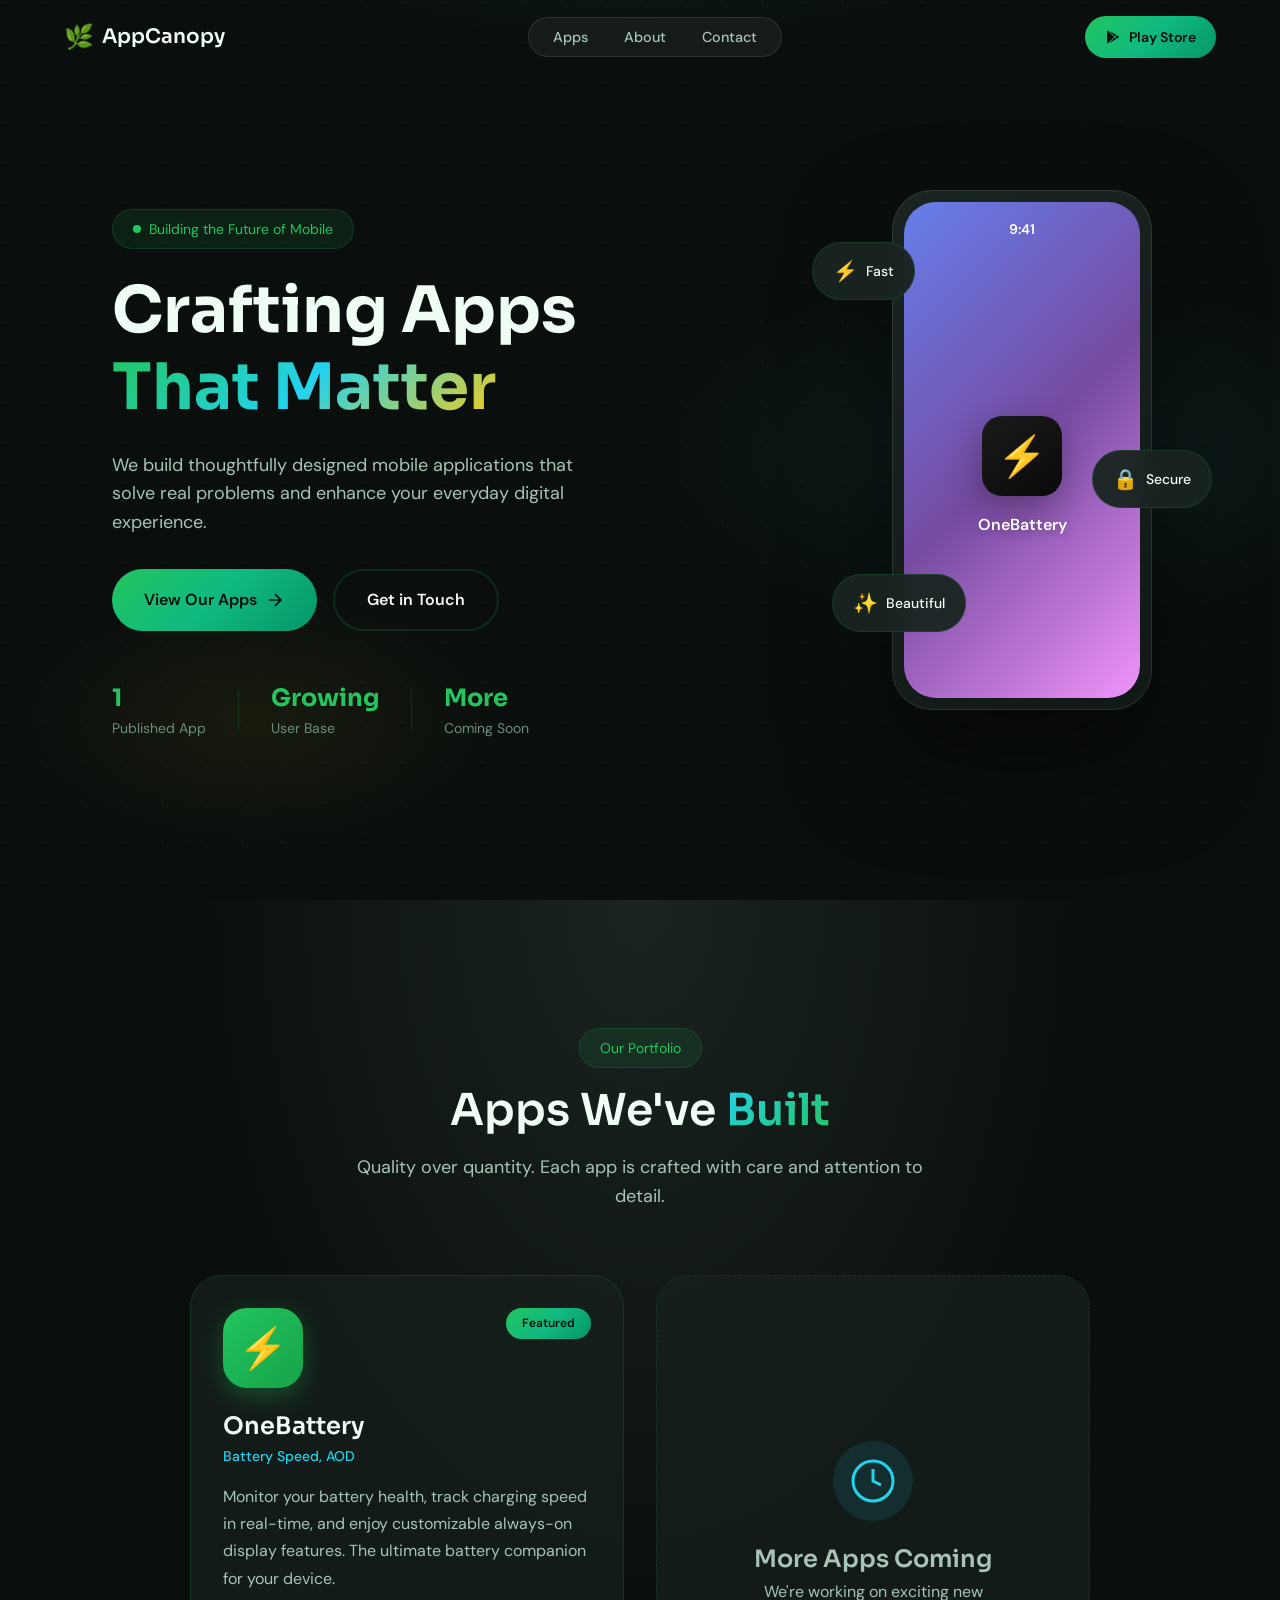
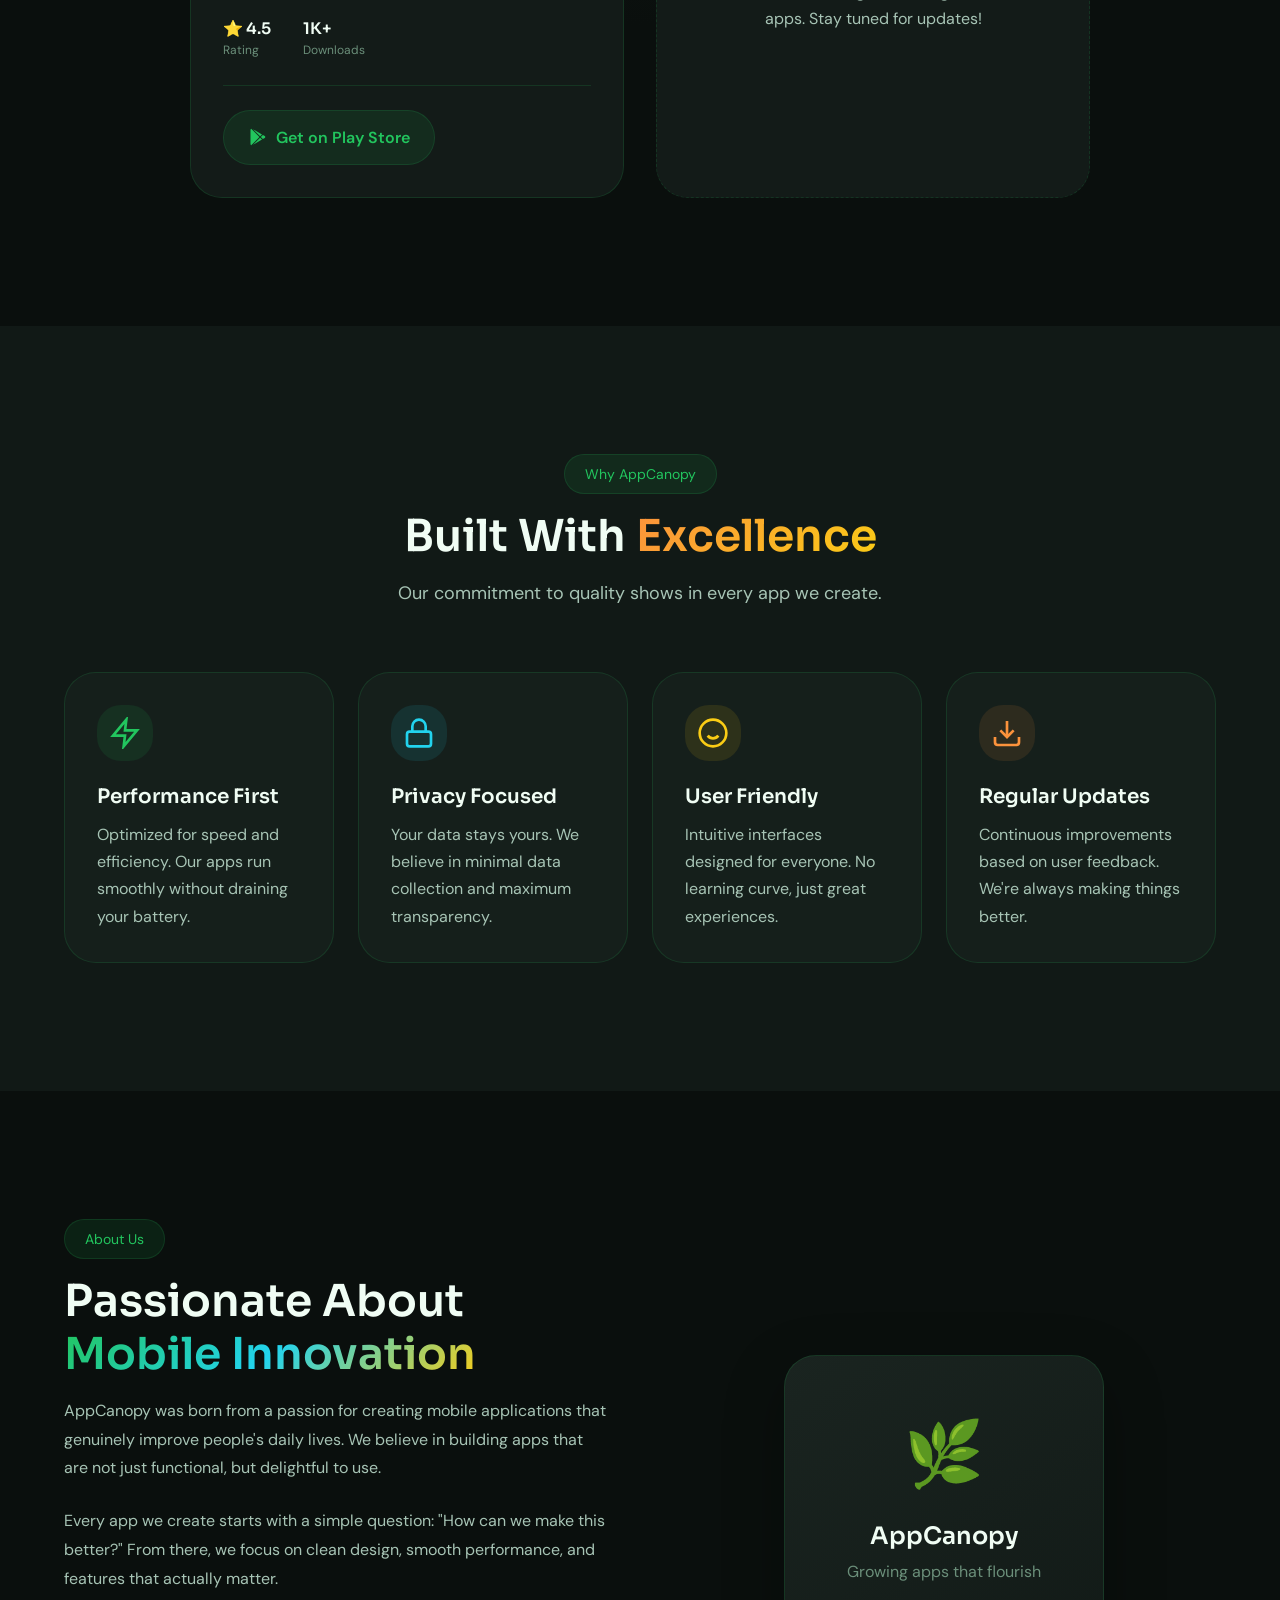
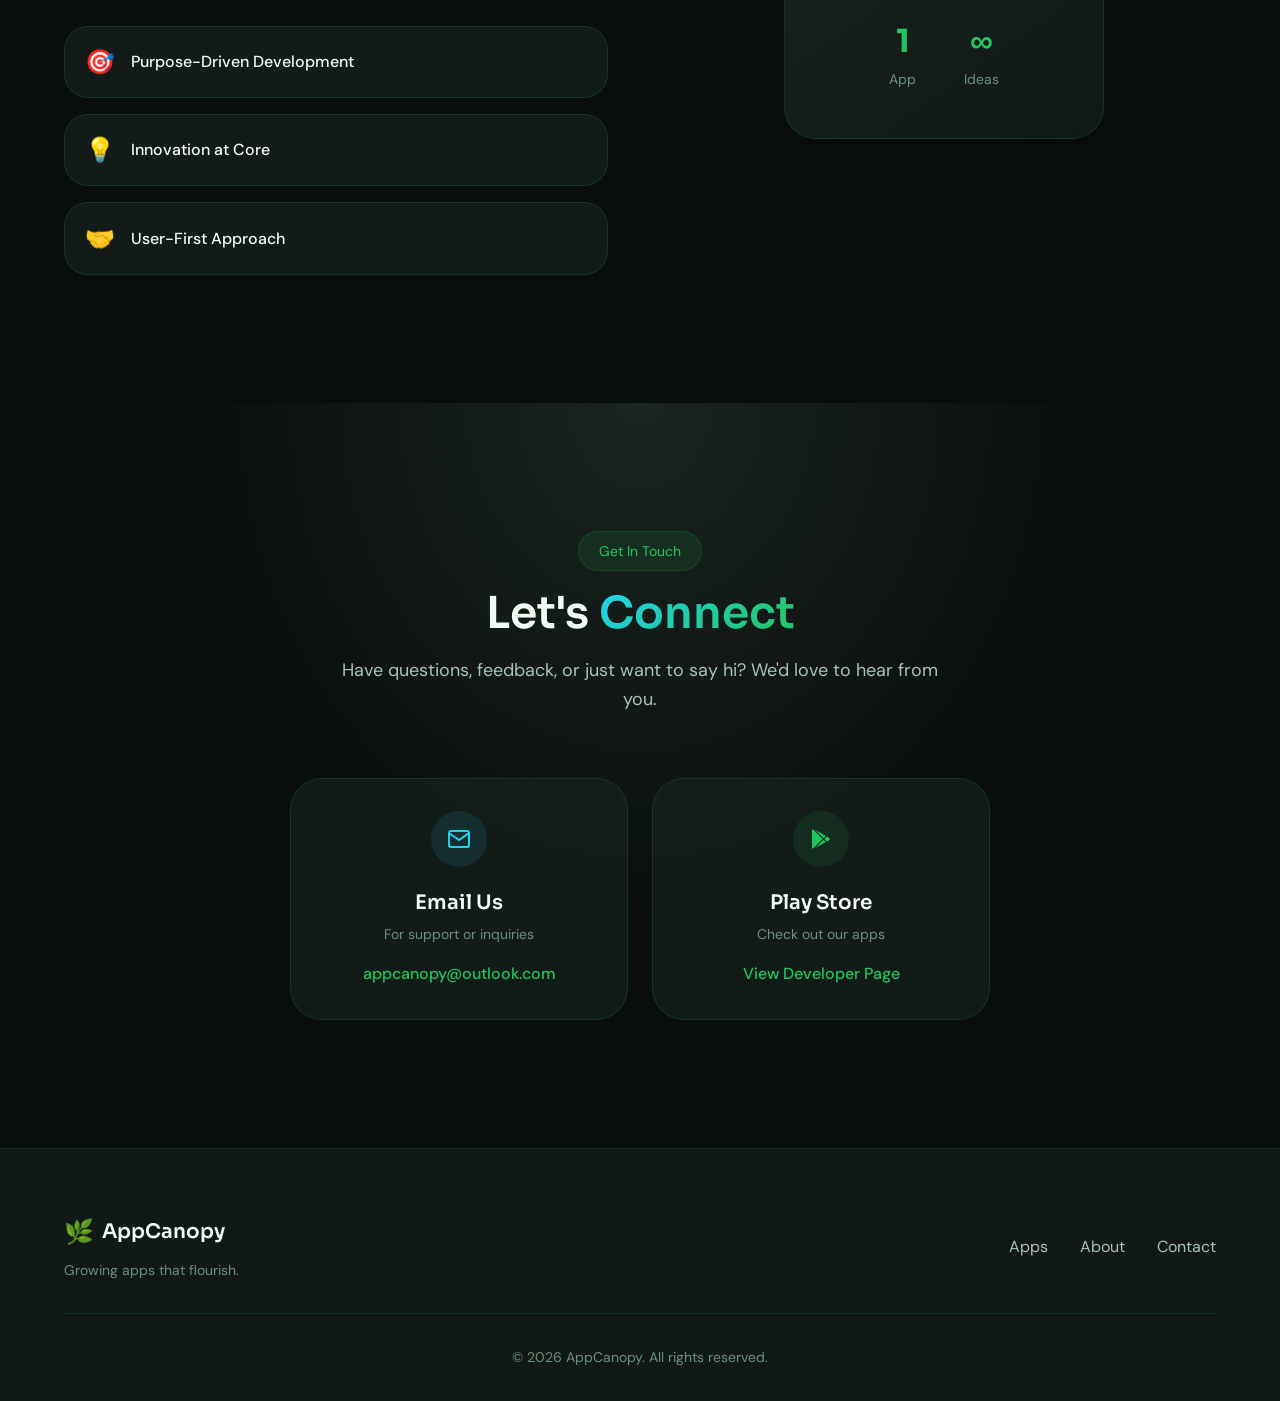
==== index.html @ a748a3c0 "initial commit" ====
<!DOCTYPE html>
<html lang="en">
<head>
    <meta charset="UTF-8">
    <meta name="viewport" content="width=device-width, initial-scale=1.0">
    <title>AppCanopy - Mobile Apps That Matter</title>
    <meta name="description" content="AppCanopy crafts innovative mobile applications designed to enhance your everyday life. Discover apps built with passion and purpose.">
    
    <!-- Fonts -->
    <link rel="preconnect" href="https://fonts.googleapis.com">
    <link rel="preconnect" href="https://fonts.gstatic.com" crossorigin>
    <link href="https://fonts.googleapis.com/css2?family=Sora:wght@300;400;500;600;700&family=DM+Sans:ital,wght@0,400;0,500;0,700;1,400&display=swap" rel="stylesheet">
    
    <!-- Styles -->
    <link rel="stylesheet" href="styles.css">
    
    <!-- Favicon -->
    <link rel="icon" type="image/svg+xml" href="data:image/svg+xml,<svg xmlns='http://www.w3.org/2000/svg' viewBox='0 0 100 100'><text y='.9em' font-size='90'>🌿</text></svg>">
</head>
<body>
    <!-- Navigation -->
    <nav class="navbar" id="navbar">
        <div class="nav-container">
            <a href="#" class="nav-logo">
                <span class="logo-icon">🌿</span>
                <span class="logo-text">AppCanopy</span>
            </a>
            <div class="nav-links-pill">
                <ul class="nav-links">
                    <li><a href="#apps">Apps</a></li>
                    <li><a href="#about">About</a></li>
                    <li><a href="#contact">Contact</a></li>
                </ul>
            </div>
            <a href="#" class="nav-cta" target="_blank" rel="noopener">
                <svg width="16" height="16" viewBox="0 0 24 24" fill="currentColor">
                    <path d="M3,20.5V3.5C3,2.91 3.34,2.39 3.84,2.15L13.69,12L3.84,21.85C3.34,21.6 3,21.09 3,20.5M16.81,15.12L6.05,21.34L14.54,12.85L16.81,15.12M20.16,10.81C20.5,11.08 20.75,11.5 20.75,12C20.75,12.5 20.5,12.92 20.16,13.19L17.89,14.5L15.39,12L17.89,9.5L20.16,10.81M6.05,2.66L16.81,8.88L14.54,11.15L6.05,2.66Z"/>
                </svg>
                Play Store
            </a>
            <button class="mobile-menu-btn" id="mobileMenuBtn" aria-label="Toggle menu">
                <span></span>
                <span></span>
                <span></span>
            </button>
        </div>
    </nav>

    <!-- Mobile Menu -->
    <div class="mobile-menu" id="mobileMenu">
        <ul class="mobile-nav-links">
            <li><a href="#apps">Apps</a></li>
            <li><a href="#about">About</a></li>
            <li><a href="#contact">Contact</a></li>
        </ul>
    </div>

    <!-- Hero Section -->
    <section class="hero" id="hero">
        <div class="hero-bg">
            <div class="hero-gradient"></div>
            <div class="hero-pattern"></div>
        </div>
        <div class="hero-content">
            <div class="hero-badge">
                <span class="badge-dot"></span>
                Building the Future of Mobile
            </div>
            <h1 class="hero-title">
                Crafting Apps<br>
                <span class="gradient-text-multi">That Matter</span>
            </h1>
            <p class="hero-subtitle">
                We build thoughtfully designed mobile applications that solve real problems 
                and enhance your everyday digital experience.
            </p>
            <div class="hero-actions">
                <a href="#apps" class="btn btn-primary">
                    <span>View Our Apps</span>
                    <svg width="20" height="20" viewBox="0 0 24 24" fill="none" stroke="currentColor" stroke-width="2">
                        <path d="M5 12h14M12 5l7 7-7 7"/>
                    </svg>
                </a>
                <a href="#contact" class="btn btn-secondary">Get in Touch</a>
            </div>
            <div class="hero-stats">
                <div class="stat-item">
                    <span class="stat-number" data-count="1">1</span>
                    <span class="stat-label">Published App</span>
                </div>
                <div class="stat-divider"></div>
                <div class="stat-item">
                    <span class="stat-number">Growing</span>
                    <span class="stat-label">User Base</span>
                </div>
                <div class="stat-divider"></div>
                <div class="stat-item">
                    <span class="stat-number">More</span>
                    <span class="stat-label">Coming Soon</span>
                </div>
            </div>
        </div>
        <div class="hero-visual">
            <div class="phone-mockup">
                <div class="phone-frame">
                    <div class="phone-screen">
                        <div class="app-preview">
                            <div class="preview-header">
                                <div class="preview-time">9:41</div>
                            </div>
                            <div class="preview-content">
                                <div class="preview-app-icon">
                                    <img src="onebattery-icon.png" alt="OneBattery" onerror="this.style.display='none'; this.nextElementSibling.style.display='flex'">
                                    <span class="icon-fallback" style="display:none">⚡</span>
                                </div>
                                <div class="preview-text">OneBattery</div>
                            </div>
                        </div>
                    </div>
                </div>
            </div>
            <div class="floating-elements">
                <div class="float-card float-1">
                    <span class="float-icon">⚡</span>
                    <span class="float-text">Fast</span>
                </div>
                <div class="float-card float-2">
                    <span class="float-icon">🔒</span>
                    <span class="float-text">Secure</span>
                </div>
                <div class="float-card float-3">
                    <span class="float-icon">✨</span>
                    <span class="float-text">Beautiful</span>
                </div>
            </div>
        </div>
    </section>

    <!-- Apps Section -->
    <section class="apps-section" id="apps">
        <div class="container">
            <div class="section-header">
                <span class="section-tag">Our Portfolio</span>
                <h2 class="section-title">Apps We've <span class="gradient-text-cool">Built</span></h2>
                <p class="section-subtitle">
                    Quality over quantity. Each app is crafted with care and attention to detail.
                </p>
            </div>
            
            <div class="apps-grid">
                <!-- OneBattery App Card -->
                <div class="app-card featured">
                    <div class="app-card-glow"></div>
                    <div class="app-card-content">
                        <div class="app-header">
                            <div class="app-icon">
                                <img src="onebattery-icon.png" alt="OneBattery App Icon" onerror="this.style.display='none'; this.parentElement.innerHTML='<span class=\'placeholder-icon\'>⚡</span>'">
                            </div>
                            <div class="app-badge">Featured</div>
                        </div>
                        <h3 class="app-name">OneBattery</h3>
                        <p class="app-tagline">Battery Speed, AOD</p>
                        <p class="app-description">
                            Monitor your battery health, track charging speed in real-time, and enjoy 
                            customizable always-on display features. The ultimate battery companion for your device.
                        </p>
                        <div class="app-stats">
                            <div class="app-stat">
                                <span class="app-stat-value">⭐ 4.5</span>
                                <span class="app-stat-label">Rating</span>
                            </div>
                            <div class="app-stat">
                                <span class="app-stat-value">1K+</span>
                                <span class="app-stat-label">Downloads</span>
                            </div>
                        </div>
                        <a href="#" class="app-link" target="_blank" rel="noopener">
                            <svg width="20" height="20" viewBox="0 0 24 24" fill="currentColor">
                                <path d="M3,20.5V3.5C3,2.91 3.34,2.39 3.84,2.15L13.69,12L3.84,21.85C3.34,21.6 3,21.09 3,20.5M16.81,15.12L6.05,21.34L14.54,12.85L16.81,15.12M20.16,10.81C20.5,11.08 20.75,11.5 20.75,12C20.75,12.5 20.5,12.92 20.16,13.19L17.89,14.5L15.39,12L17.89,9.5L20.16,10.81M6.05,2.66L16.81,8.88L14.54,11.15L6.05,2.66Z"/>
                            </svg>
                            <span>Get on Play Store</span>
                        </a>
                    </div>
                </div>

                <!-- Coming Soon Card -->
                <div class="app-card coming-soon">
                    <div class="app-card-content">
                        <div class="coming-soon-icon">
                            <svg width="48" height="48" viewBox="0 0 24 24" fill="none" stroke="currentColor" stroke-width="1.5">
                                <path d="M12 6v6l4 2"/>
                                <circle cx="12" cy="12" r="10"/>
                            </svg>
                        </div>
                        <h3 class="app-name">More Apps Coming</h3>
                        <p class="app-description">
                            We're working on exciting new apps. Stay tuned for updates!
                        </p>
                    </div>
                </div>
            </div>
        </div>
    </section>

    <!-- Features Section -->
    <section class="features-section" id="features">
        <div class="container">
            <div class="section-header">
                <span class="section-tag">Why AppCanopy</span>
                <h2 class="section-title">Built With <span class="gradient-text-warm">Excellence</span></h2>
                <p class="section-subtitle">
                    Our commitment to quality shows in every app we create.
                </p>
            </div>

            <div class="features-grid">
                <div class="feature-card">
                    <div class="feature-icon">
                        <svg width="32" height="32" viewBox="0 0 24 24" fill="none" stroke="currentColor" stroke-width="2">
                            <path d="M13 2L3 14h9l-1 8 10-12h-9l1-8z"/>
                        </svg>
                    </div>
                    <h3 class="feature-title">Performance First</h3>
                    <p class="feature-description">
                        Optimized for speed and efficiency. Our apps run smoothly without draining your battery.
                    </p>
                </div>

                <div class="feature-card">
                    <div class="feature-icon">
                        <svg width="32" height="32" viewBox="0 0 24 24" fill="none" stroke="currentColor" stroke-width="2">
                            <rect x="3" y="11" width="18" height="11" rx="2" ry="2"/>
                            <path d="M7 11V7a5 5 0 0 1 10 0v4"/>
                        </svg>
                    </div>
                    <h3 class="feature-title">Privacy Focused</h3>
                    <p class="feature-description">
                        Your data stays yours. We believe in minimal data collection and maximum transparency.
                    </p>
                </div>

                <div class="feature-card">
                    <div class="feature-icon">
                        <svg width="32" height="32" viewBox="0 0 24 24" fill="none" stroke="currentColor" stroke-width="2">
                            <circle cx="12" cy="12" r="10"/>
                            <path d="M8 14s1.5 2 4 2 4-2 4-2"/>
                            <line x1="9" y1="9" x2="9.01" y2="9"/>
                            <line x1="15" y1="9" x2="15.01" y2="9"/>
                        </svg>
                    </div>
                    <h3 class="feature-title">User Friendly</h3>
                    <p class="feature-description">
                        Intuitive interfaces designed for everyone. No learning curve, just great experiences.
                    </p>
                </div>

                <div class="feature-card">
                    <div class="feature-icon">
                        <svg width="32" height="32" viewBox="0 0 24 24" fill="none" stroke="currentColor" stroke-width="2">
                            <path d="M21 15v4a2 2 0 0 1-2 2H5a2 2 0 0 1-2-2v-4"/>
                            <polyline points="7 10 12 15 17 10"/>
                            <line x1="12" y1="15" x2="12" y2="3"/>
                        </svg>
                    </div>
                    <h3 class="feature-title">Regular Updates</h3>
                    <p class="feature-description">
                        Continuous improvements based on user feedback. We're always making things better.
                    </p>
                </div>
            </div>
        </div>
    </section>

    <!-- About Section -->
    <section class="about-section" id="about">
        <div class="container">
            <div class="about-content">
                <div class="about-text">
                    <span class="section-tag">About Us</span>
                    <h2 class="section-title">Passionate About<br><span class="gradient-text-multi">Mobile Innovation</span></h2>
                    <p class="about-description">
                        AppCanopy was born from a passion for creating mobile applications that genuinely 
                        improve people's daily lives. We believe in building apps that are not just functional, 
                        but delightful to use.
                    </p>
                    <p class="about-description">
                        Every app we create starts with a simple question: "How can we make this better?" 
                        From there, we focus on clean design, smooth performance, and features that actually matter.
                    </p>
                    <div class="about-values">
                        <div class="value-item">
                            <span class="value-icon">🎯</span>
                            <span class="value-text">Purpose-Driven Development</span>
                        </div>
                        <div class="value-item">
                            <span class="value-icon">💡</span>
                            <span class="value-text">Innovation at Core</span>
                        </div>
                        <div class="value-item">
                            <span class="value-icon">🤝</span>
                            <span class="value-text">User-First Approach</span>
                        </div>
                    </div>
                </div>
                <div class="about-visual">
                    <div class="about-card">
                        <div class="about-card-icon">🌿</div>
                        <h3>AppCanopy</h3>
                        <p>Growing apps that flourish</p>
                        <div class="about-card-stats">
                            <div class="card-stat">
                                <span class="card-stat-value">1</span>
                                <span class="card-stat-label">App</span>
                            </div>
                            <div class="card-stat">
                                <span class="card-stat-value">∞</span>
                                <span class="card-stat-label">Ideas</span>
                            </div>
                        </div>
                    </div>
                </div>
            </div>
        </div>
    </section>

    <!-- Contact Section -->
    <section class="contact-section" id="contact">
        <div class="container">
            <div class="section-header">
                <span class="section-tag">Get In Touch</span>
                <h2 class="section-title">Let's <span class="gradient-text-cool">Connect</span></h2>
                <p class="section-subtitle">
                    Have questions, feedback, or just want to say hi? We'd love to hear from you.
                </p>
            </div>

            <div class="contact-grid">
                <div class="contact-card">
                    <div class="contact-icon">
                        <svg width="24" height="24" viewBox="0 0 24 24" fill="none" stroke="currentColor" stroke-width="2">
                            <path d="M4 4h16c1.1 0 2 .9 2 2v12c0 1.1-.9 2-2 2H4c-1.1 0-2-.9-2-2V6c0-1.1.9-2 2-2z"/>
                            <polyline points="22,6 12,13 2,6"/>
                        </svg>
                    </div>
                    <h3>Email Us</h3>
                    <p>For support or inquiries</p>
                    <a href="mailto:appcanopy@outlook.com" class="contact-link">appcanopy@outlook.com</a>
                </div>

                <div class="contact-card">
                    <div class="contact-icon">
                        <svg width="24" height="24" viewBox="0 0 24 24" fill="currentColor">
                            <path d="M3,20.5V3.5C3,2.91 3.34,2.39 3.84,2.15L13.69,12L3.84,21.85C3.34,21.6 3,21.09 3,20.5M16.81,15.12L6.05,21.34L14.54,12.85L16.81,15.12M20.16,10.81C20.5,11.08 20.75,11.5 20.75,12C20.75,12.5 20.5,12.92 20.16,13.19L17.89,14.5L15.39,12L17.89,9.5L20.16,10.81M6.05,2.66L16.81,8.88L14.54,11.15L6.05,2.66Z"/>
                        </svg>
                    </div>
                    <h3>Play Store</h3>
                    <p>Check out our apps</p>
                    <a href="#" class="contact-link" target="_blank" rel="noopener">View Developer Page</a>
                </div>

            </div>
        </div>
    </section>

    <!-- Footer -->
    <footer class="footer">
        <div class="container">
            <div class="footer-content">
                <div class="footer-brand">
                    <a href="#" class="footer-logo">
                        <span class="logo-icon">🌿</span>
                        <span class="logo-text">AppCanopy</span>
                    </a>
                    <p class="footer-tagline">Growing apps that flourish.</p>
                </div>
                <div class="footer-links">
                    <a href="#apps">Apps</a>
                    <a href="#about">About</a>
                    <a href="#contact">Contact</a>
                </div>
            </div>
            <div class="footer-bottom">
                <p>&copy; 2026 AppCanopy. All rights reserved.</p>
            </div>
        </div>
    </footer>

    <script src="script.js"></script>
</body>
</html>
---- styles.css ----
/* ===================================
   AppCanopy Website Styles
   A modern, dark theme design
   =================================== */

/* CSS Variables */
:root {
    /* Colors - Deep forest/canopy theme with more accents */
    --bg-primary: #0a0f0d;
    --bg-secondary: #111916;
    --bg-tertiary: #1a2420;
    --bg-card: rgba(26, 36, 32, 0.6);
    
    /* Primary accent - Green */
    --accent-primary: #22c55e;
    --accent-secondary: #10b981;
    --accent-glow: rgba(34, 197, 94, 0.3);
    
    /* Additional accent colors */
    --accent-yellow: #facc15;
    --accent-cyan: #22d3ee;
    --accent-orange: #fb923c;
    --accent-pink: #f472b6;
    
    --text-primary: #f0fdf4;
    --text-secondary: #a7c4b5;
    --text-muted: #6b8f7a;
    
    --border-color: rgba(34, 197, 94, 0.15);
    --border-hover: rgba(34, 197, 94, 0.3);
    
    /* Gradients */
    --gradient-primary: linear-gradient(135deg, #22c55e 0%, #10b981 50%, #059669 100%);
    --gradient-text: linear-gradient(135deg, #22c55e 0%, #4ade80 50%, #86efac 100%);
    --gradient-text-multi: linear-gradient(135deg, #22c55e 0%, #22d3ee 50%, #facc15 100%);
    --gradient-text-warm: linear-gradient(135deg, #fb923c 0%, #facc15 100%);
    --gradient-text-cool: linear-gradient(135deg, #22d3ee 0%, #22c55e 100%);
    --gradient-bg: radial-gradient(ellipse at top, #1a2420 0%, #0a0f0d 50%);
    
    /* Spacing */
    --section-padding: clamp(4rem, 10vw, 8rem);
    --container-max: 1200px;
    
    /* Typography */
    --font-heading: 'Sora', sans-serif;
    --font-body: 'DM Sans', sans-serif;
    
    /* Transitions */
    --transition-fast: 0.2s ease;
    --transition-medium: 0.3s ease;
    --transition-slow: 0.5s ease;
    
    /* Border Radius - More rounded */
    --radius-sm: 12px;
    --radius-md: 16px;
    --radius-lg: 24px;
    --radius-xl: 32px;
    --radius-full: 9999px;
}

/* Reset & Base */
*, *::before, *::after {
    margin: 0;
    padding: 0;
    box-sizing: border-box;
}

html {
    scroll-behavior: smooth;
    scroll-padding-top: 80px;
}

body {
    font-family: var(--font-body);
    background: var(--bg-primary);
    color: var(--text-primary);
    line-height: 1.6;
    overflow-x: hidden;
    -webkit-font-smoothing: antialiased;
    -moz-osx-font-smoothing: grayscale;
}

/* Container */
.container {
    max-width: var(--container-max);
    margin: 0 auto;
    padding: 0 1.5rem;
}

/* Typography */
h1, h2, h3, h4, h5, h6 {
    font-family: var(--font-heading);
    font-weight: 600;
    line-height: 1.2;
}

a {
    color: inherit;
    text-decoration: none;
}

/* Utility Classes - Gradient Text Variations */
.gradient-text {
    background: var(--gradient-text);
    -webkit-background-clip: text;
    background-clip: text;
    -webkit-text-fill-color: transparent;
}

.gradient-text-multi {
    background: var(--gradient-text-multi);
    -webkit-background-clip: text;
    background-clip: text;
    -webkit-text-fill-color: transparent;
}

.gradient-text-warm {
    background: var(--gradient-text-warm);
    -webkit-background-clip: text;
    background-clip: text;
    -webkit-text-fill-color: transparent;
}

.gradient-text-cool {
    background: var(--gradient-text-cool);
    -webkit-background-clip: text;
    background-clip: text;
    -webkit-text-fill-color: transparent;
}

/* Highlight text with background gradient */
.highlight {
    background: linear-gradient(135deg, rgba(34, 197, 94, 0.2) 0%, rgba(34, 211, 238, 0.2) 100%);
    padding: 0.1em 0.3em;
    border-radius: 4px;
}

/* ===================================
   Navigation
   =================================== */
.navbar {
    position: fixed;
    top: 0;
    left: 0;
    right: 0;
    z-index: 1000;
    padding: 1rem 0;
    transition: var(--transition-medium);
}

.navbar.scrolled {
    background: rgba(10, 15, 13, 0.9);
    backdrop-filter: blur(20px);
    border-bottom: 1px solid var(--border-color);
}

.nav-container {
    max-width: var(--container-max);
    margin: 0 auto;
    padding: 0 1.5rem;
    display: flex;
    align-items: center;
    justify-content: space-between;
}

.nav-logo {
    display: flex;
    align-items: center;
    gap: 0.5rem;
    font-family: var(--font-heading);
    font-size: 1.25rem;
    font-weight: 600;
}

.logo-icon {
    font-size: 1.5rem;
}

/* Nav Links Pill Container */
.nav-links-pill {
    background: rgba(255, 255, 255, 0.05);
    border: 1px solid rgba(255, 255, 255, 0.1);
    border-radius: var(--radius-full);
    padding: 0.375rem 0.5rem;
    backdrop-filter: blur(10px);
}

.nav-links {
    display: flex;
    list-style: none;
    gap: 0.25rem;
}

.nav-links a {
    color: var(--text-secondary);
    font-weight: 500;
    font-size: 0.9rem;
    transition: var(--transition-fast);
    padding: 0.5rem 1rem;
    border-radius: var(--radius-full);
    position: relative;
}

.nav-links a:hover {
    color: var(--text-primary);
    background: rgba(255, 255, 255, 0.08);
}

.nav-cta {
    display: inline-flex;
    align-items: center;
    gap: 0.5rem;
    padding: 0.625rem 1.25rem;
    background: var(--gradient-primary);
    border-radius: var(--radius-full);
    font-weight: 600;
    font-size: 0.875rem;
    color: var(--bg-primary);
    transition: var(--transition-fast);
}

.nav-cta svg {
    flex-shrink: 0;
}

.nav-cta:hover {
    transform: translateY(-2px);
    box-shadow: 0 8px 24px var(--accent-glow);
}

/* Mobile Menu Button */
.mobile-menu-btn {
    display: none;
    flex-direction: column;
    gap: 5px;
    padding: 0.5rem;
    background: none;
    border: none;
    cursor: pointer;
}

.mobile-menu-btn span {
    display: block;
    width: 24px;
    height: 2px;
    background: var(--text-primary);
    transition: var(--transition-fast);
}

.mobile-menu-btn.active span:nth-child(1) {
    transform: rotate(45deg) translate(5px, 5px);
}

.mobile-menu-btn.active span:nth-child(2) {
    opacity: 0;
}

.mobile-menu-btn.active span:nth-child(3) {
    transform: rotate(-45deg) translate(5px, -5px);
}

/* Mobile Menu */
.mobile-menu {
    display: none;
    position: fixed;
    top: 70px;
    left: 0;
    right: 0;
    background: rgba(10, 15, 13, 0.98);
    backdrop-filter: blur(20px);
    padding: 2rem;
    transform: translateY(-100%);
    opacity: 0;
    transition: var(--transition-medium);
    z-index: 999;
}

.mobile-menu.active {
    transform: translateY(0);
    opacity: 1;
}

.mobile-nav-links {
    list-style: none;
    display: flex;
    flex-direction: column;
    gap: 1.5rem;
}

.mobile-nav-links a {
    font-size: 1.25rem;
    font-weight: 500;
    color: var(--text-secondary);
    transition: var(--transition-fast);
}

.mobile-nav-links a:hover {
    color: var(--accent-primary);
}

/* ===================================
   Hero Section
   =================================== */
.hero {
    min-height: 100vh;
    display: flex;
    align-items: center;
    position: relative;
    padding: calc(80px + 2rem) 0 4rem;
    overflow: hidden;
}

.hero-bg {
    position: absolute;
    inset: 0;
    z-index: -1;
}

.hero-gradient {
    position: absolute;
    inset: 0;
    background: 
        radial-gradient(ellipse 80% 50% at 50% -20%, rgba(34, 197, 94, 0.15) 0%, transparent 50%),
        radial-gradient(ellipse 60% 40% at 80% 50%, rgba(34, 211, 238, 0.08) 0%, transparent 50%),
        radial-gradient(ellipse 40% 30% at 20% 80%, rgba(250, 204, 21, 0.06) 0%, transparent 50%),
        var(--bg-primary);
}

.hero-pattern {
    position: absolute;
    inset: 0;
    background-image: 
        radial-gradient(circle at 2px 2px, rgba(34, 197, 94, 0.08) 1px, transparent 0);
    background-size: 40px 40px;
}

.hero-content {
    flex: 1;
    max-width: 650px;
    padding: 0 1.5rem;
    margin-left: auto;
    margin-right: auto;
    text-align: center;
}

@media (min-width: 1024px) {
    .hero {
        padding-left: 1.5rem;
        padding-right: 1.5rem;
    }
    
    .hero-content {
        text-align: left;
        margin-left: calc((100vw - var(--container-max)) / 2 + 1.5rem);
        margin-right: 0;
    }
}

.hero-badge {
    display: inline-flex;
    align-items: center;
    gap: 0.5rem;
    padding: 0.5rem 1.25rem;
    background: rgba(34, 197, 94, 0.1);
    border: 1px solid var(--border-color);
    border-radius: var(--radius-full);
    font-size: 0.875rem;
    color: var(--accent-primary);
    margin-bottom: 1.5rem;
    animation: fadeInUp 0.6s ease forwards;
}

.badge-dot {
    width: 8px;
    height: 8px;
    background: var(--accent-primary);
    border-radius: 50%;
    animation: pulse 2s infinite;
}

.hero-title {
    font-size: clamp(2.5rem, 6vw, 4rem);
    font-weight: 700;
    margin-bottom: 1.5rem;
    animation: fadeInUp 0.6s ease 0.1s forwards;
    opacity: 0;
}

.hero-subtitle {
    font-size: 1.125rem;
    color: var(--text-secondary);
    margin-bottom: 2rem;
    max-width: 500px;
    animation: fadeInUp 0.6s ease 0.2s forwards;
    opacity: 0;
}

@media (min-width: 1024px) {
    .hero-subtitle {
        margin-left: 0;
        margin-right: auto;
    }
}

@media (max-width: 1023px) {
    .hero-subtitle {
        margin-left: auto;
        margin-right: auto;
    }
}

.hero-actions {
    display: flex;
    gap: 1rem;
    flex-wrap: wrap;
    justify-content: center;
    margin-bottom: 3rem;
    animation: fadeInUp 0.6s ease 0.3s forwards;
    opacity: 0;
}

@media (min-width: 1024px) {
    .hero-actions {
        justify-content: flex-start;
    }
}

/* Buttons - More Rounded */
.btn {
    display: inline-flex;
    align-items: center;
    gap: 0.5rem;
    padding: 1rem 2rem;
    border-radius: var(--radius-full);
    font-weight: 600;
    font-size: 1rem;
    transition: var(--transition-fast);
    cursor: pointer;
    border: none;
}

.btn-primary {
    background: var(--gradient-primary);
    color: var(--bg-primary);
}

.btn-primary:hover {
    transform: translateY(-2px);
    box-shadow: 0 12px 32px var(--accent-glow);
}

.btn-secondary {
    background: transparent;
    border: 2px solid var(--border-color);
    color: var(--text-primary);
}

.btn-secondary:hover {
    border-color: var(--accent-primary);
    background: rgba(34, 197, 94, 0.1);
}

/* Hero Stats */
.hero-stats {
    display: flex;
    align-items: center;
    gap: 2rem;
    flex-wrap: wrap;
    justify-content: center;
    animation: fadeInUp 0.6s ease 0.4s forwards;
    opacity: 0;
}

@media (min-width: 1024px) {
    .hero-stats {
        justify-content: flex-start;
    }
}

.stat-item {
    display: flex;
    flex-direction: column;
}

.stat-number {
    font-family: var(--font-heading);
    font-size: 1.5rem;
    font-weight: 700;
    color: var(--accent-primary);
}

.stat-label {
    font-size: 0.875rem;
    color: var(--text-muted);
}

.stat-divider {
    width: 1px;
    height: 40px;
    background: var(--border-color);
}

/* Hero Visual */
.hero-visual {
    display: none;
    position: absolute;
    right: 8%;
    top: 50%;
    transform: translateY(-50%);
}

@media (min-width: 1024px) {
    .hero-visual {
        display: block;
    }
}

@media (min-width: 1280px) {
    .hero-visual {
        right: 10%;
    }
}

/* Phone Mockup */
.phone-mockup {
    animation: float 6s ease-in-out infinite;
}

.phone-frame {
    width: 260px;
    height: 520px;
    background: linear-gradient(145deg, #1a2420, #111916);
    border-radius: 40px;
    padding: 12px;
    box-shadow: 
        0 50px 100px rgba(0, 0, 0, 0.5),
        0 0 0 1px rgba(255, 255, 255, 0.1) inset;
}

.phone-screen {
    width: 100%;
    height: 100%;
    background: linear-gradient(180deg, #0a0f0d, #111916);
    border-radius: 32px;
    overflow: hidden;
    position: relative;
}

.app-preview {
    width: 100%;
    height: 100%;
    display: flex;
    flex-direction: column;
    background: linear-gradient(135deg, #667eea 0%, #764ba2 50%, #f093fb 100%);
}

.preview-header {
    padding: 1rem;
    text-align: center;
}

.preview-time {
    font-size: 0.875rem;
    font-weight: 600;
    color: #fff;
}

.preview-content {
    flex: 1;
    display: flex;
    flex-direction: column;
    align-items: center;
    justify-content: center;
    gap: 1rem;
}

.preview-app-icon {
    width: 80px;
    height: 80px;
    background: linear-gradient(145deg, #1a1a1a, #0a0a0a);
    border-radius: 20px;
    display: flex;
    align-items: center;
    justify-content: center;
    box-shadow: 0 15px 35px rgba(0, 0, 0, 0.3);
    overflow: hidden;
}

.preview-app-icon img {
    width: 100%;
    height: 100%;
    object-fit: cover;
    border-radius: 20px;
}

.preview-app-icon .icon-fallback {
    font-size: 2.5rem;
}

.preview-text {
    font-size: 1rem;
    font-weight: 600;
    color: #fff;
    text-shadow: 0 2px 10px rgba(0,0,0,0.3);
}

/* Floating Elements */
.floating-elements {
    position: absolute;
    inset: 0;
    pointer-events: none;
}

.float-card {
    position: absolute;
    display: flex;
    align-items: center;
    gap: 0.5rem;
    padding: 0.75rem 1rem;
    background: rgba(26, 36, 32, 0.9);
    backdrop-filter: blur(10px);
    border: 1px solid var(--border-color);
    border-radius: var(--radius-full);
    font-size: 0.875rem;
    font-weight: 500;
}

.float-icon {
    font-size: 1.25rem;
}

.float-1 {
    top: 10%;
    left: -80px;
    animation: floatCard 4s ease-in-out infinite;
}

.float-2 {
    top: 50%;
    right: -60px;
    animation: floatCard 4s ease-in-out 1s infinite;
}

.float-3 {
    bottom: 15%;
    left: -60px;
    animation: floatCard 4s ease-in-out 2s infinite;
}

@keyframes floatCard {
    0%, 100% {
        transform: translateY(0) rotate(0deg);
    }
    50% {
        transform: translateY(-10px) rotate(2deg);
    }
}


/* Floating Elements */
.floating-elements {
    position: absolute;
    inset: 0;
    pointer-events: none;
}

.float-card {
    position: absolute;
    display: flex;
    align-items: center;
    gap: 0.5rem;
    padding: 0.75rem 1.25rem;
    background: rgba(26, 36, 32, 0.95);
    backdrop-filter: blur(10px);
    border: 1px solid var(--border-color);
    border-radius: var(--radius-full);
    font-size: 0.875rem;
    font-weight: 500;
}

.float-icon {
    font-size: 1.25rem;
}

.float-1 {
    top: 10%;
    left: -80px;
    animation: floatCard 4s ease-in-out infinite;
}

.float-2 {
    top: 50%;
    right: -60px;
    animation: floatCard 4s ease-in-out 1s infinite;
}

.float-3 {
    bottom: 15%;
    left: -60px;
    animation: floatCard 4s ease-in-out 2s infinite;
}

/* ===================================
   Section Styles
   =================================== */
.section-header {
    text-align: center;
    margin-bottom: 4rem;
}

.section-tag {
    display: inline-block;
    padding: 0.5rem 1.25rem;
    background: rgba(34, 197, 94, 0.1);
    border: 1px solid var(--border-color);
    border-radius: var(--radius-full);
    font-size: 0.875rem;
    color: var(--accent-primary);
    margin-bottom: 1rem;
}

.section-title {
    font-size: clamp(2rem, 4vw, 2.75rem);
    margin-bottom: 1rem;
}

.section-subtitle {
    font-size: 1.125rem;
    color: var(--text-secondary);
    max-width: 600px;
    margin: 0 auto;
}

/* ===================================
   Apps Section
   =================================== */
.apps-section {
    padding: var(--section-padding) 0;
    background: var(--gradient-bg);
}

.apps-grid {
    display: grid;
    grid-template-columns: repeat(auto-fit, minmax(320px, 1fr));
    gap: 2rem;
    max-width: 900px;
    margin: 0 auto;
}

.app-card {
    position: relative;
    background: var(--bg-card);
    border: 1px solid var(--border-color);
    border-radius: var(--radius-xl);
    overflow: hidden;
    transition: var(--transition-medium);
}

.app-card:hover {
    transform: translateY(-8px);
    border-color: var(--border-hover);
}

.app-card-glow {
    position: absolute;
    top: 0;
    left: 50%;
    transform: translateX(-50%);
    width: 200px;
    height: 200px;
    background: radial-gradient(circle, var(--accent-glow) 0%, transparent 70%);
    opacity: 0;
    transition: var(--transition-medium);
}

.app-card:hover .app-card-glow {
    opacity: 1;
}

.app-card-content {
    position: relative;
    padding: 2rem;
}

.app-header {
    display: flex;
    align-items: flex-start;
    justify-content: space-between;
    margin-bottom: 1.5rem;
}

.app-icon {
    width: 80px;
    height: 80px;
    background: linear-gradient(135deg, #22c55e, #16a34a);
    border-radius: var(--radius-lg);
    display: flex;
    align-items: center;
    justify-content: center;
    box-shadow: 0 8px 24px rgba(34, 197, 94, 0.3);
    overflow: hidden;
}

.app-icon img {
    width: 100%;
    height: 100%;
    object-fit: cover;
    border-radius: var(--radius-lg);
}

.placeholder-icon {
    font-size: 2.5rem;
}

.app-badge {
    padding: 0.375rem 1rem;
    background: var(--gradient-primary);
    color: var(--bg-primary);
    font-size: 0.75rem;
    font-weight: 600;
    border-radius: var(--radius-full);
}

.app-name {
    font-size: 1.5rem;
    margin-bottom: 0.25rem;
}

.app-tagline {
    color: var(--accent-cyan);
    font-size: 0.875rem;
    font-weight: 500;
    margin-bottom: 1rem;
}

.app-description {
    color: var(--text-secondary);
    margin-bottom: 1.5rem;
    line-height: 1.7;
}

.app-stats {
    display: flex;
    gap: 2rem;
    margin-bottom: 1.5rem;
    padding-bottom: 1.5rem;
    border-bottom: 1px solid var(--border-color);
}

.app-stat {
    display: flex;
    flex-direction: column;
}

.app-stat-value {
    font-family: var(--font-heading);
    font-weight: 600;
    color: var(--text-primary);
}

.app-stat-label {
    font-size: 0.75rem;
    color: var(--text-muted);
}

.app-link {
    display: inline-flex;
    align-items: center;
    gap: 0.5rem;
    padding: 0.875rem 1.5rem;
    background: rgba(34, 197, 94, 0.1);
    border: 1px solid var(--border-color);
    border-radius: var(--radius-full);
    font-weight: 600;
    color: var(--accent-primary);
    transition: var(--transition-fast);
}

.app-link:hover {
    background: var(--accent-primary);
    color: var(--bg-primary);
}

/* Coming Soon Card */
.app-card.coming-soon {
    display: flex;
    align-items: center;
    justify-content: center;
    min-height: 350px;
    border-style: dashed;
}

.app-card.coming-soon .app-card-content {
    text-align: center;
}

.coming-soon-icon {
    display: inline-flex;
    align-items: center;
    justify-content: center;
    width: 80px;
    height: 80px;
    background: rgba(34, 211, 238, 0.1);
    border-radius: 50%;
    margin-bottom: 1.5rem;
    color: var(--accent-cyan);
}

.app-card.coming-soon .app-name {
    color: var(--text-secondary);
}

.app-card.coming-soon .app-description {
    max-width: 250px;
    margin: 0 auto;
}

/* ===================================
   Features Section
   =================================== */
.features-section {
    padding: var(--section-padding) 0;
    background: var(--bg-secondary);
}

.features-grid {
    display: grid;
    grid-template-columns: repeat(auto-fit, minmax(260px, 1fr));
    gap: 1.5rem;
}

.feature-card {
    padding: 2rem;
    background: var(--bg-card);
    border: 1px solid var(--border-color);
    border-radius: var(--radius-xl);
    transition: var(--transition-medium);
}

.feature-card:hover {
    border-color: var(--border-hover);
    transform: translateY(-4px);
}

.feature-icon {
    display: inline-flex;
    align-items: center;
    justify-content: center;
    width: 56px;
    height: 56px;
    background: rgba(34, 197, 94, 0.1);
    border-radius: var(--radius-lg);
    margin-bottom: 1.5rem;
    color: var(--accent-primary);
}

/* Different icon colors for features */
.feature-card:nth-child(1) .feature-icon {
    background: rgba(34, 197, 94, 0.1);
    color: var(--accent-primary);
}

.feature-card:nth-child(2) .feature-icon {
    background: rgba(34, 211, 238, 0.1);
    color: var(--accent-cyan);
}

.feature-card:nth-child(3) .feature-icon {
    background: rgba(250, 204, 21, 0.1);
    color: var(--accent-yellow);
}

.feature-card:nth-child(4) .feature-icon {
    background: rgba(251, 146, 60, 0.1);
    color: var(--accent-orange);
}

.feature-title {
    font-size: 1.25rem;
    margin-bottom: 0.75rem;
}

.feature-description {
    color: var(--text-secondary);
    line-height: 1.7;
}

/* ===================================
   About Section
   =================================== */
.about-section {
    padding: var(--section-padding) 0;
    background: var(--bg-primary);
}

.about-content {
    display: grid;
    grid-template-columns: 1fr;
    gap: 4rem;
    align-items: center;
}

@media (min-width: 768px) {
    .about-content {
        grid-template-columns: 1fr 1fr;
    }
}

.about-text .section-tag,
.about-text .section-title {
    text-align: left;
}

.about-description {
    color: var(--text-secondary);
    margin-bottom: 1.5rem;
    line-height: 1.8;
}

.about-values {
    display: flex;
    flex-direction: column;
    gap: 1rem;
    margin-top: 2rem;
}

.value-item {
    display: flex;
    align-items: center;
    gap: 1rem;
    padding: 1rem 1.25rem;
    background: var(--bg-card);
    border: 1px solid var(--border-color);
    border-radius: var(--radius-lg);
}

.value-icon {
    font-size: 1.5rem;
}

.value-text {
    font-weight: 500;
}

/* About Visual */
.about-visual {
    display: flex;
    justify-content: center;
}

.about-card {
    width: 100%;
    max-width: 320px;
    padding: 3rem 2rem;
    background: linear-gradient(145deg, var(--bg-tertiary), var(--bg-secondary));
    border: 1px solid var(--border-color);
    border-radius: var(--radius-xl);
    text-align: center;
    box-shadow: 0 20px 60px rgba(0, 0, 0, 0.3);
}

.about-card-icon {
    font-size: 4rem;
    margin-bottom: 1rem;
}

.about-card h3 {
    font-size: 1.5rem;
    margin-bottom: 0.5rem;
}

.about-card p {
    color: var(--text-muted);
    margin-bottom: 2rem;
}

.about-card-stats {
    display: flex;
    justify-content: center;
    gap: 3rem;
}

.card-stat {
    display: flex;
    flex-direction: column;
}

.card-stat-value {
    font-family: var(--font-heading);
    font-size: 2rem;
    font-weight: 700;
    color: var(--accent-primary);
}

.card-stat-label {
    font-size: 0.875rem;
    color: var(--text-muted);
}

/* ===================================
   Contact Section
   =================================== */
.contact-section {
    padding: var(--section-padding) 0;
    background: var(--gradient-bg);
}

.contact-grid {
    display: grid;
    grid-template-columns: repeat(2, 1fr);
    gap: 1.5rem;
    max-width: 700px;
    margin: 0 auto;
}

@media (max-width: 600px) {
    .contact-grid {
        grid-template-columns: 1fr;
    }
}

.contact-card {
    padding: 2rem;
    background: var(--bg-card);
    border: 1px solid var(--border-color);
    border-radius: var(--radius-xl);
    text-align: center;
    transition: var(--transition-medium);
}

.contact-card:hover {
    border-color: var(--border-hover);
    transform: translateY(-4px);
}

.contact-icon {
    display: inline-flex;
    align-items: center;
    justify-content: center;
    width: 56px;
    height: 56px;
    background: rgba(34, 197, 94, 0.1);
    border-radius: 50%;
    margin-bottom: 1.5rem;
    color: var(--accent-primary);
}

/* Different contact icon colors */
.contact-card:nth-child(1) .contact-icon {
    background: rgba(34, 211, 238, 0.1);
    color: var(--accent-cyan);
}

.contact-card:nth-child(2) .contact-icon {
    background: rgba(34, 197, 94, 0.1);
    color: var(--accent-primary);
}

.contact-card h3 {
    font-size: 1.25rem;
    margin-bottom: 0.5rem;
}

.contact-card p {
    color: var(--text-muted);
    font-size: 0.875rem;
    margin-bottom: 1rem;
}

.contact-link {
    color: var(--accent-primary);
    font-weight: 500;
    transition: var(--transition-fast);
}

.contact-link:hover {
    text-decoration: underline;
}

/* ===================================
   Footer
   =================================== */
.footer {
    padding: 4rem 0 2rem;
    background: var(--bg-secondary);
    border-top: 1px solid var(--border-color);
}

.footer-content {
    display: flex;
    flex-direction: column;
    align-items: center;
    gap: 2rem;
    padding-bottom: 2rem;
    border-bottom: 1px solid var(--border-color);
}

@media (min-width: 768px) {
    .footer-content {
        flex-direction: row;
        justify-content: space-between;
    }
}

.footer-logo {
    display: flex;
    align-items: center;
    gap: 0.5rem;
    font-family: var(--font-heading);
    font-size: 1.25rem;
    font-weight: 600;
}

.footer-tagline {
    color: var(--text-muted);
    font-size: 0.875rem;
    margin-top: 0.5rem;
}

.footer-links {
    display: flex;
    gap: 2rem;
}

.footer-links a {
    color: var(--text-secondary);
    transition: var(--transition-fast);
}

.footer-links a:hover {
    color: var(--accent-primary);
}

.footer-bottom {
    padding-top: 2rem;
    text-align: center;
}

.footer-bottom p {
    color: var(--text-muted);
    font-size: 0.875rem;
}

/* ===================================
   Animations
   =================================== */
@keyframes fadeInUp {
    from {
        opacity: 0;
        transform: translateY(20px);
    }
    to {
        opacity: 1;
        transform: translateY(0);
    }
}

@keyframes float {
    0%, 100% {
        transform: translateY(0);
    }
    50% {
        transform: translateY(-20px);
    }
}

@keyframes floatCard {
    0%, 100% {
        transform: translateY(0) rotate(0deg);
    }
    50% {
        transform: translateY(-10px) rotate(2deg);
    }
}

@keyframes pulse {
    0%, 100% {
        opacity: 1;
    }
    50% {
        opacity: 0.5;
    }
}

/* Scroll Animations */
.reveal {
    opacity: 0;
    transform: translateY(30px);
    transition: opacity 0.6s ease, transform 0.6s ease;
}

.reveal.active {
    opacity: 1;
    transform: translateY(0);
}

/* ===================================
   Responsive Design
   =================================== */
@media (max-width: 768px) {
    .nav-links-pill,
    .nav-cta {
        display: none;
    }
    
    .mobile-menu-btn {
        display: flex;
    }
    
    .mobile-menu {
        display: block;
    }
    
    .hero {
        min-height: auto;
        padding-top: calc(80px + 3rem);
        padding-bottom: 4rem;
    }
    
    .hero-stats {
        gap: 1.5rem;
    }
    
    .stat-divider {
        display: none;
    }
    
    .apps-grid {
        grid-template-columns: 1fr;
    }
    
    .features-grid {
        grid-template-columns: 1fr;
    }
}

@media (max-width: 480px) {
    .hero-actions {
        flex-direction: column;
        width: 100%;
    }
    
    .btn {
        width: 100%;
        justify-content: center;
    }
    
    .hero-stats {
        flex-direction: column;
        align-items: center;
        text-align: center;
    }
}

/* ===================================
   Scrollbar Styling
   =================================== */
::-webkit-scrollbar {
    width: 10px;
}

::-webkit-scrollbar-track {
    background: var(--bg-primary);
}

::-webkit-scrollbar-thumb {
    background: var(--bg-tertiary);
    border-radius: 5px;
}

::-webkit-scrollbar-thumb:hover {
    background: var(--accent-primary);
}

/* Selection */
::selection {
    background: var(--accent-primary);
    color: var(--bg-primary);
}
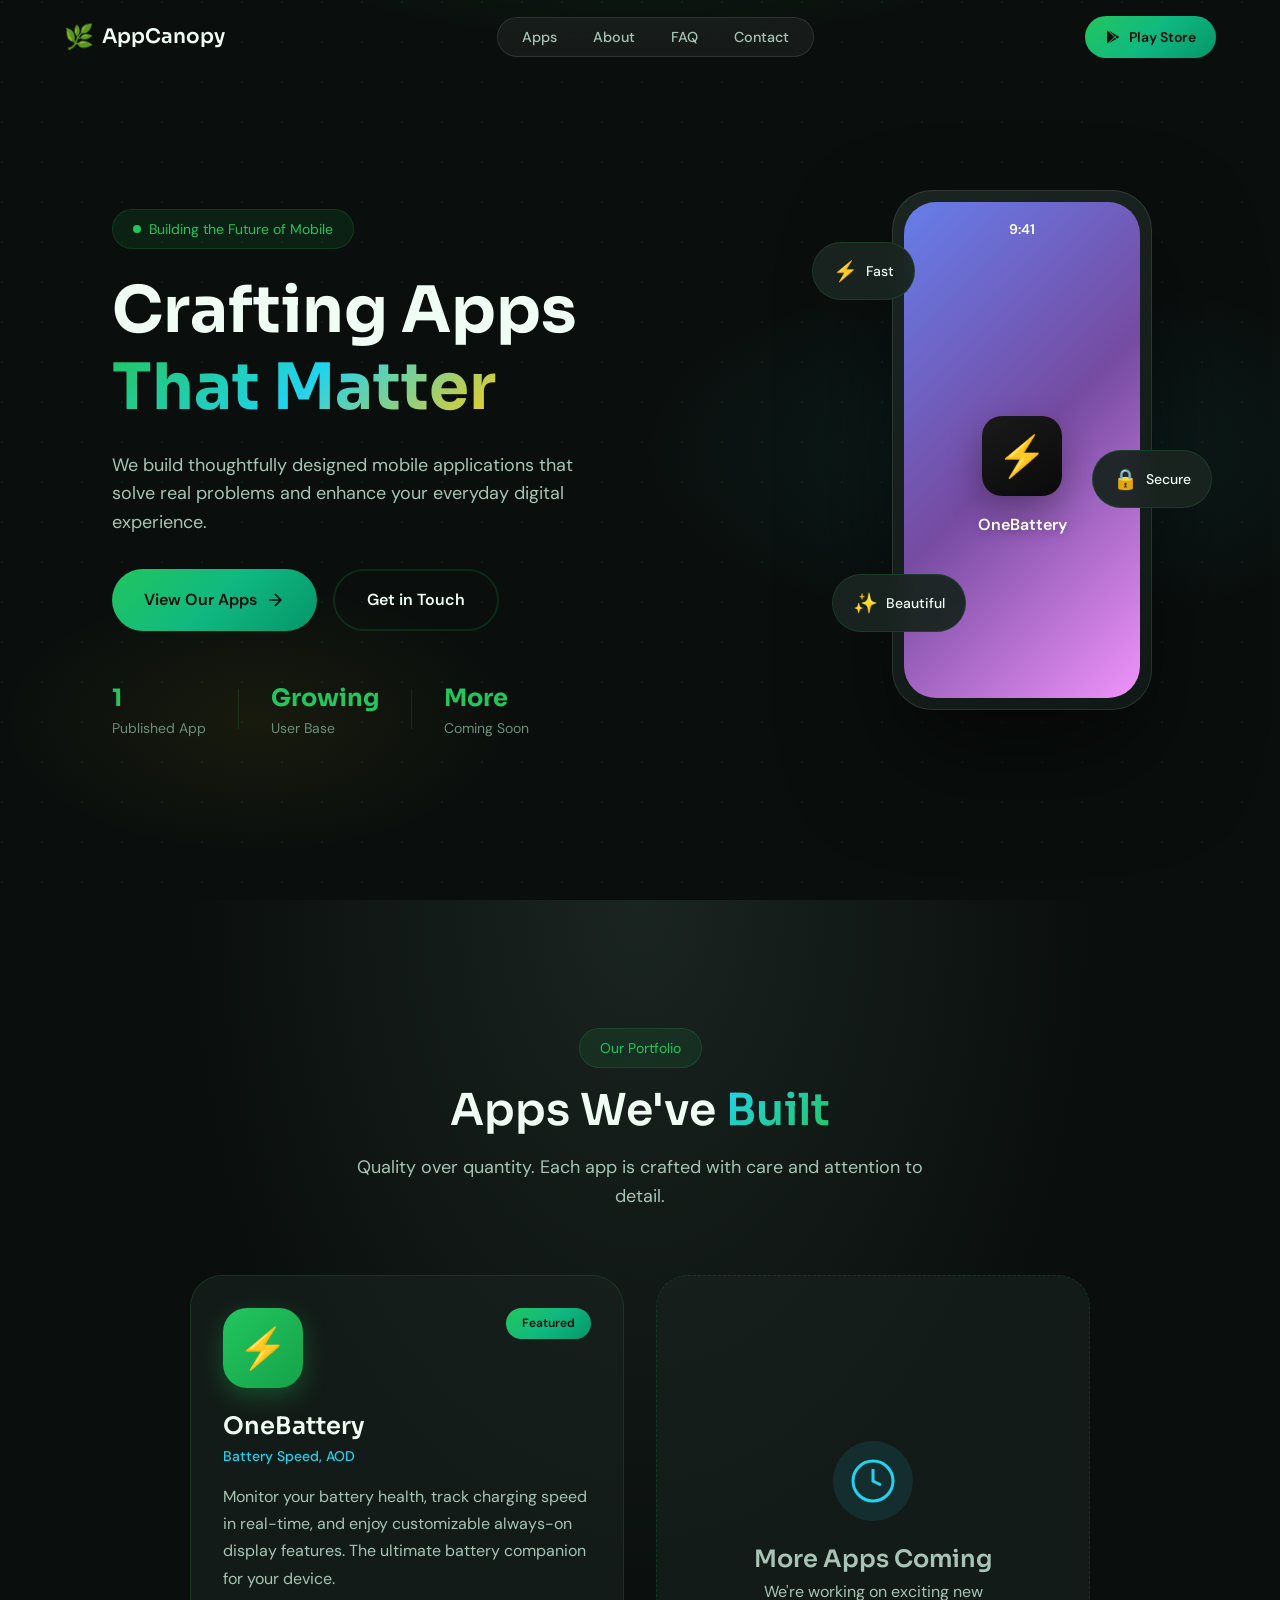
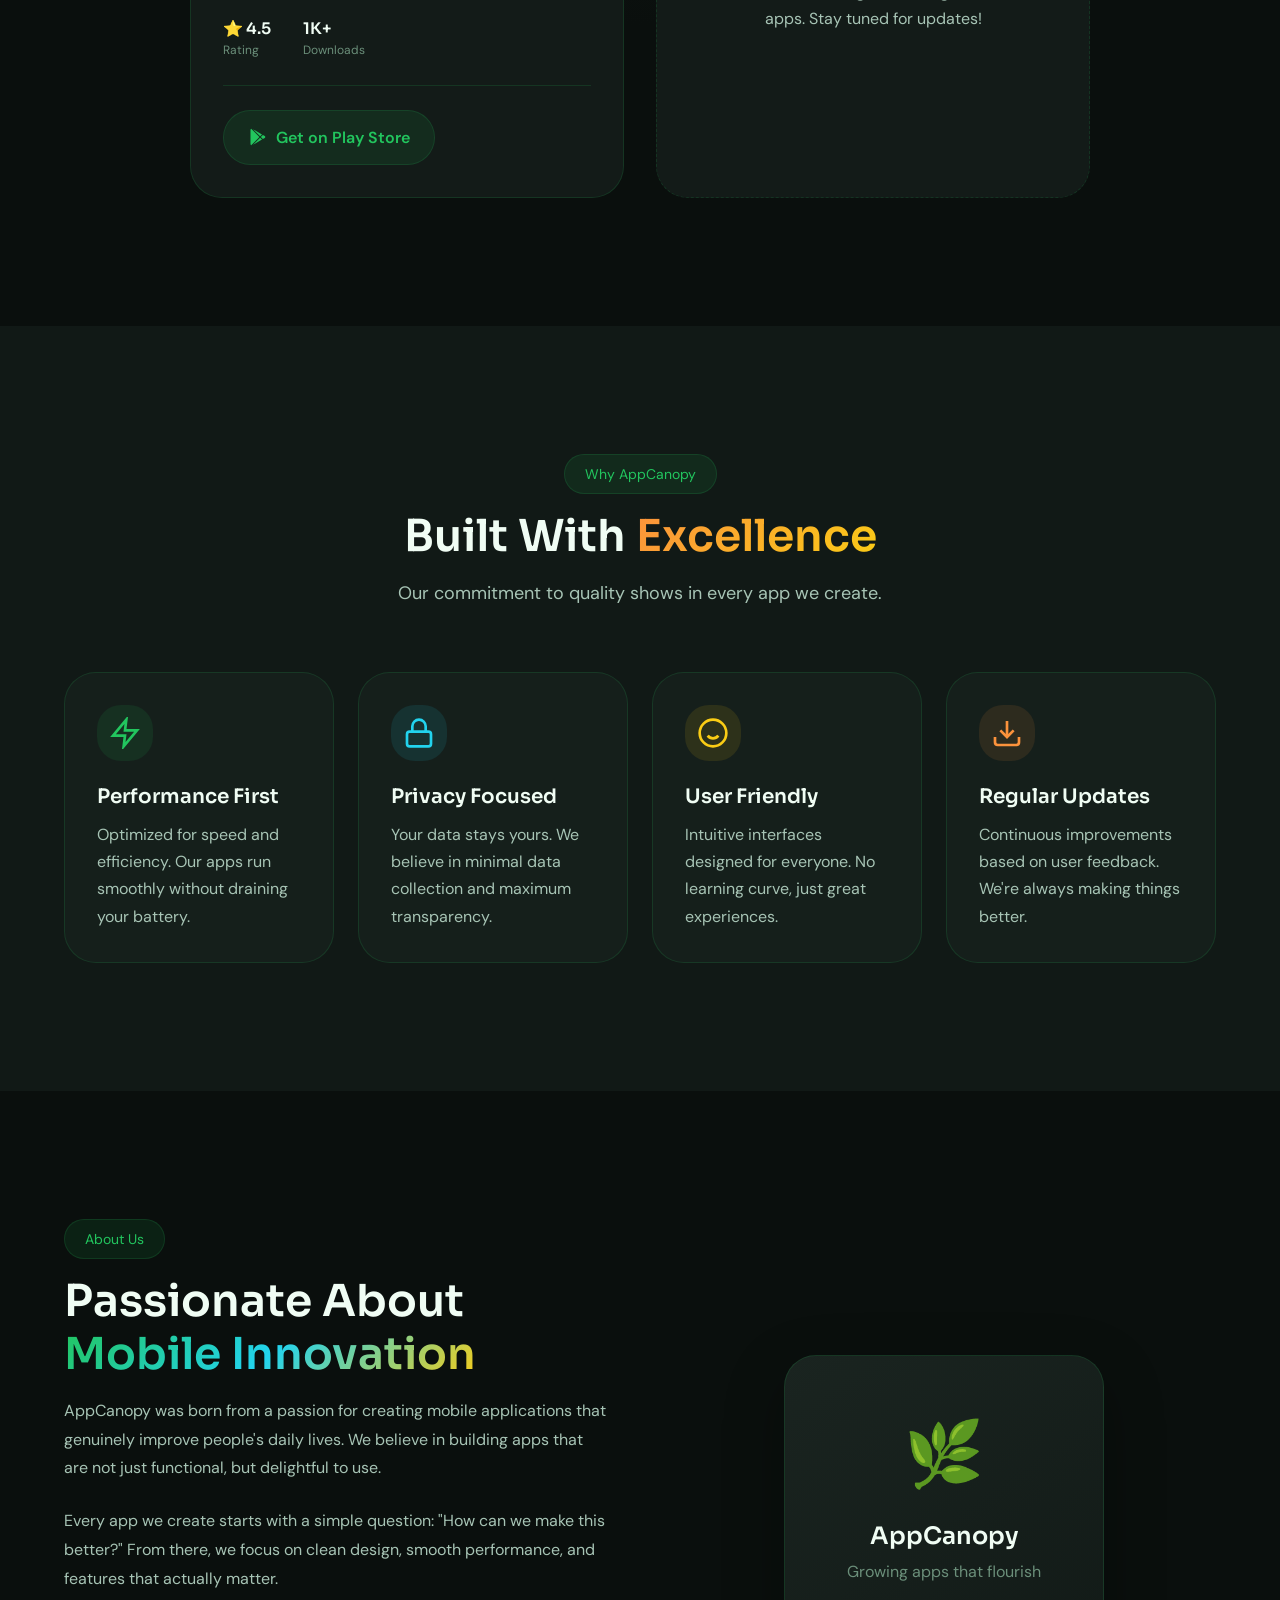
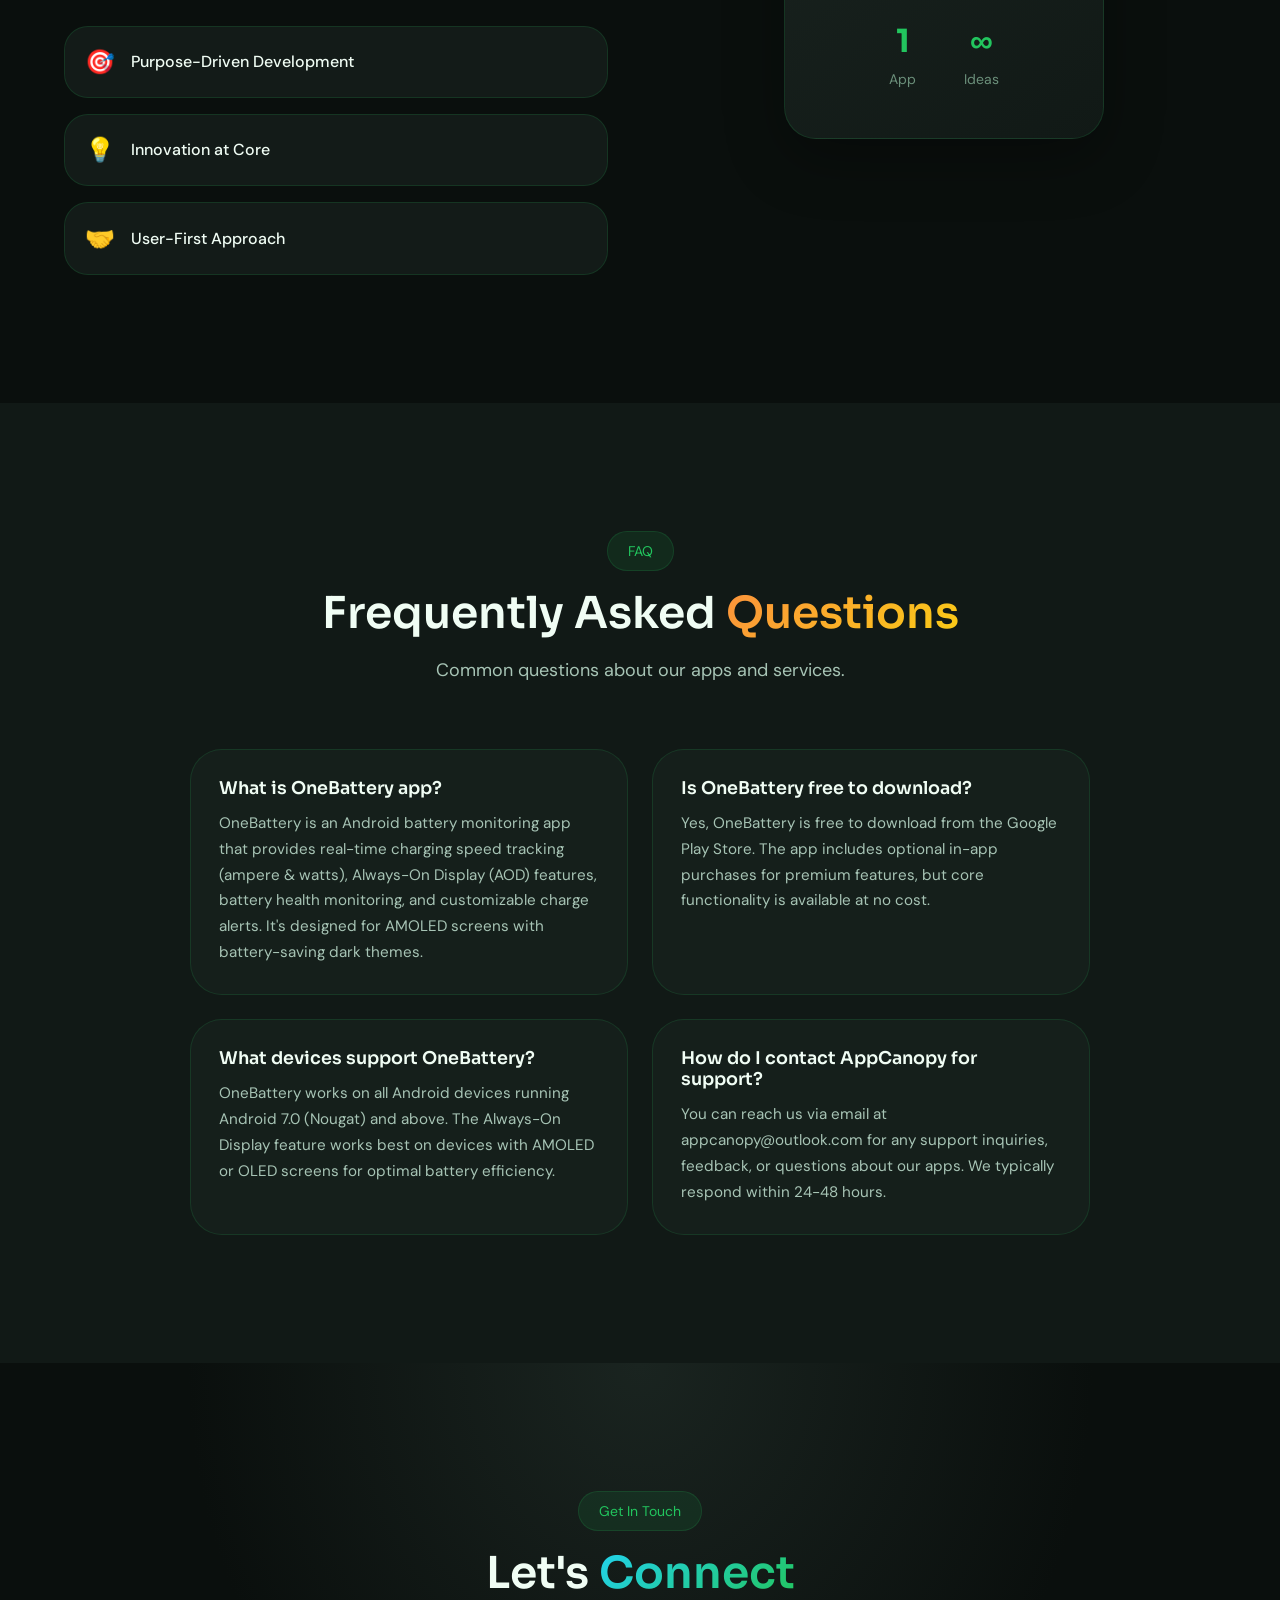
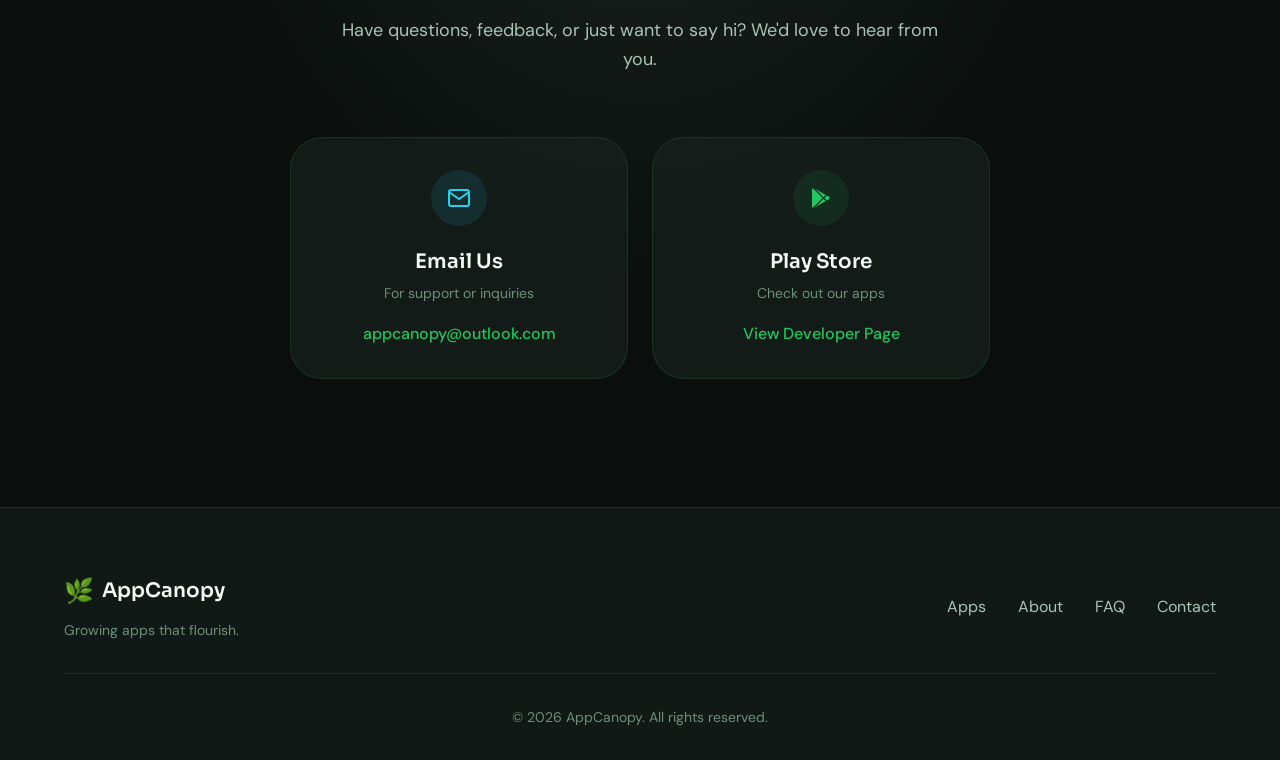
==== commit b2ce902d: "minor seo changes" ====
--- a/index.html
+++ b/index.html
@@ -3,8 +3,35 @@
 <head>
     <meta charset="UTF-8">
     <meta name="viewport" content="width=device-width, initial-scale=1.0">
-    <title>AppCanopy - Mobile Apps That Matter</title>
-    <meta name="description" content="AppCanopy crafts innovative mobile applications designed to enhance your everyday life. Discover apps built with passion and purpose.">
+    <title>AppCanopy - Android Battery Monitor App | OneBattery AOD & Charging Speed</title>
+    <meta name="description" content="AppCanopy develops innovative Android apps. Download OneBattery - the best battery monitor app with Always-On Display (AOD), real-time charging speed tracking, and battery health monitoring.">
+    <meta name="keywords" content="Android battery app, battery monitor, AOD app, always on display, charging speed, battery health, OneBattery, AppCanopy, Android apps">
+    
+    <!-- SEO Meta Tags -->
+    <meta name="author" content="AppCanopy">
+    <meta name="robots" content="index, follow">
+    <meta name="theme-color" content="#10b981">
+    <link rel="canonical" href="https://appcanopy.com/">
+    
+    <!-- Open Graph / Facebook -->
+    <meta property="og:type" content="website">
+    <meta property="og:url" content="https://appcanopy.com/">
+    <meta property="og:title" content="AppCanopy - Android Battery Monitor App | OneBattery AOD">
+    <meta property="og:description" content="Download OneBattery - the best Android battery monitor app with Always-On Display (AOD), real-time charging speed tracking, and battery health monitoring.">
+    <meta property="og:image" content="https://appcanopy.com/og-image.png">
+    <meta property="og:site_name" content="AppCanopy">
+    <meta property="og:locale" content="en_US">
+    
+    <!-- Twitter Card -->
+    <meta name="twitter:card" content="summary_large_image">
+    <meta name="twitter:url" content="https://appcanopy.com/">
+    <meta name="twitter:title" content="AppCanopy - Android Battery Monitor App | OneBattery AOD">
+    <meta name="twitter:description" content="Download OneBattery - the best Android battery monitor app with Always-On Display (AOD), real-time charging speed tracking, and battery health monitoring.">
+    <meta name="twitter:image" content="https://appcanopy.com/og-image.png">
+    
+    <!-- Preload Critical Resources -->
+    <link rel="preload" href="styles.css" as="style">
+    <link rel="dns-prefetch" href="https://play.google.com">
     
     <!-- Fonts -->
     <link rel="preconnect" href="https://fonts.googleapis.com">
@@ -16,6 +43,145 @@
     
     <!-- Favicon -->
     <link rel="icon" type="image/svg+xml" href="data:image/svg+xml,<svg xmlns='http://www.w3.org/2000/svg' viewBox='0 0 100 100'><text y='.9em' font-size='90'>🌿</text></svg>">
+    <link rel="apple-touch-icon" href="apple-touch-icon.png">
+    
+    <!-- Structured Data (JSON-LD) -->
+    <script type="application/ld+json">
+    {
+        "@context": "https://schema.org",
+        "@type": "WebSite",
+        "name": "AppCanopy",
+        "url": "https://appcanopy.com",
+        "description": "AppCanopy develops innovative Android apps including OneBattery - the best battery monitor app with AOD.",
+        "publisher": {
+            "@type": "Organization",
+            "name": "AppCanopy"
+        }
+    }
+    </script>
+    <script type="application/ld+json">
+    {
+        "@context": "https://schema.org",
+        "@type": "BreadcrumbList",
+        "itemListElement": [
+            {
+                "@type": "ListItem",
+                "position": 1,
+                "name": "Home",
+                "item": "https://appcanopy.com/"
+            },
+            {
+                "@type": "ListItem",
+                "position": 2,
+                "name": "Apps",
+                "item": "https://appcanopy.com/#apps"
+            },
+            {
+                "@type": "ListItem",
+                "position": 3,
+                "name": "About",
+                "item": "https://appcanopy.com/#about"
+            },
+            {
+                "@type": "ListItem",
+                "position": 4,
+                "name": "FAQ",
+                "item": "https://appcanopy.com/#faq"
+            },
+            {
+                "@type": "ListItem",
+                "position": 5,
+                "name": "Contact",
+                "item": "https://appcanopy.com/#contact"
+            }
+        ]
+    }
+    </script>
+    <script type="application/ld+json">
+    {
+        "@context": "https://schema.org",
+        "@type": "Organization",
+        "name": "AppCanopy",
+        "url": "https://appcanopy.com",
+        "logo": "https://appcanopy.com/logo.png",
+        "description": "AppCanopy crafts innovative mobile applications designed to enhance your everyday life.",
+        "email": "appcanopy@outlook.com",
+        "sameAs": [
+            "https://play.google.com/store/apps/developer?id=AppCanopy"
+        ],
+        "address": {
+            "@type": "PostalAddress",
+            "addressLocality": "Noida",
+            "addressRegion": "Uttar Pradesh",
+            "addressCountry": "IN"
+        }
+    }
+    </script>
+    <script type="application/ld+json">
+    {
+        "@context": "https://schema.org",
+        "@type": "SoftwareApplication",
+        "name": "OneBattery: Battery Speed, AOD",
+        "operatingSystem": "Android",
+        "applicationCategory": "UtilitiesApplication",
+        "description": "OneBattery is your premier Always on display companion, transforming your screen into a high-precision battery charging meter with real-time ampere and watts tracking.",
+        "offers": {
+            "@type": "Offer",
+            "price": "0",
+            "priceCurrency": "USD"
+        },
+        "aggregateRating": {
+            "@type": "AggregateRating",
+            "ratingValue": "4.5",
+            "ratingCount": "50"
+        },
+        "author": {
+            "@type": "Organization",
+            "name": "AppCanopy"
+        },
+        "downloadUrl": "https://play.google.com/store/apps/details?id=com.appcanopy.batteryvitals"
+    }
+    </script>
+    <script type="application/ld+json">
+    {
+        "@context": "https://schema.org",
+        "@type": "FAQPage",
+        "mainEntity": [
+            {
+                "@type": "Question",
+                "name": "What is OneBattery app?",
+                "acceptedAnswer": {
+                    "@type": "Answer",
+                    "text": "OneBattery is an Android battery monitoring app that provides real-time charging speed tracking (ampere & watts), Always-On Display (AOD) features, battery health monitoring, and customizable charge alerts. It's designed for AMOLED screens with battery-saving dark themes."
+                }
+            },
+            {
+                "@type": "Question",
+                "name": "Is OneBattery free to download?",
+                "acceptedAnswer": {
+                    "@type": "Answer",
+                    "text": "Yes, OneBattery is free to download from the Google Play Store. The app includes optional in-app purchases for premium features, but core functionality is available at no cost."
+                }
+            },
+            {
+                "@type": "Question",
+                "name": "What devices support OneBattery?",
+                "acceptedAnswer": {
+                    "@type": "Answer",
+                    "text": "OneBattery works on all Android devices running Android 7.0 (Nougat) and above. The Always-On Display feature works best on devices with AMOLED or OLED screens for optimal battery efficiency."
+                }
+            },
+            {
+                "@type": "Question",
+                "name": "How do I contact AppCanopy for support?",
+                "acceptedAnswer": {
+                    "@type": "Answer",
+                    "text": "You can reach us via email at appcanopy@outlook.com for any support inquiries, feedback, or questions about our apps. We typically respond within 24-48 hours."
+                }
+            }
+        ]
+    }
+    </script>
 </head>
 <body>
     <!-- Navigation -->
@@ -29,10 +195,11 @@
                 <ul class="nav-links">
                     <li><a href="#apps">Apps</a></li>
                     <li><a href="#about">About</a></li>
+                    <li><a href="#faq">FAQ</a></li>
                     <li><a href="#contact">Contact</a></li>
                 </ul>
             </div>
-            <a href="#" class="nav-cta" target="_blank" rel="noopener">
+            <a href="https://play.google.com/store/apps/developer?id=AppCanopy" class="nav-cta" target="_blank" rel="noopener">
                 <svg width="16" height="16" viewBox="0 0 24 24" fill="currentColor">
                     <path d="M3,20.5V3.5C3,2.91 3.34,2.39 3.84,2.15L13.69,12L3.84,21.85C3.34,21.6 3,21.09 3,20.5M16.81,15.12L6.05,21.34L14.54,12.85L16.81,15.12M20.16,10.81C20.5,11.08 20.75,11.5 20.75,12C20.75,12.5 20.5,12.92 20.16,13.19L17.89,14.5L15.39,12L17.89,9.5L20.16,10.81M6.05,2.66L16.81,8.88L14.54,11.15L6.05,2.66Z"/>
                 </svg>
@@ -51,6 +218,7 @@
         <ul class="mobile-nav-links">
             <li><a href="#apps">Apps</a></li>
             <li><a href="#about">About</a></li>
+            <li><a href="#faq">FAQ</a></li>
             <li><a href="#contact">Contact</a></li>
         </ul>
     </div>
@@ -110,7 +278,7 @@
                             </div>
                             <div class="preview-content">
                                 <div class="preview-app-icon">
-                                    <img src="onebattery-icon.png" alt="OneBattery" onerror="this.style.display='none'; this.nextElementSibling.style.display='flex'">
+                                    <img src="onebattery-icon.png" alt="OneBattery - Android Battery Monitor App with AOD" width="80" height="80" loading="lazy" onerror="this.style.display='none'; this.nextElementSibling.style.display='flex'">
                                     <span class="icon-fallback" style="display:none">⚡</span>
                                 </div>
                                 <div class="preview-text">OneBattery</div>
@@ -154,7 +322,7 @@
                     <div class="app-card-content">
                         <div class="app-header">
                             <div class="app-icon">
-                                <img src="onebattery-icon.png" alt="OneBattery App Icon" onerror="this.style.display='none'; this.parentElement.innerHTML='<span class=\'placeholder-icon\'>⚡</span>'">
+                                <img src="onebattery-icon.png" alt="OneBattery App Icon - Battery Health Monitor for Android" width="80" height="80" loading="lazy" onerror="this.style.display='none'; this.parentElement.innerHTML='<span class=\'placeholder-icon\'>⚡</span>'">
                             </div>
                             <div class="app-badge">Featured</div>
                         </div>
@@ -174,7 +342,7 @@
                                 <span class="app-stat-label">Downloads</span>
                             </div>
                         </div>
-                        <a href="#" class="app-link" target="_blank" rel="noopener">
+                        <a href="https://play.google.com/store/apps/details?id=com.appcanopy.batteryvitals" class="app-link" target="_blank" rel="noopener">
                             <svg width="20" height="20" viewBox="0 0 24 24" fill="currentColor">
                                 <path d="M3,20.5V3.5C3,2.91 3.34,2.39 3.84,2.15L13.69,12L3.84,21.85C3.34,21.6 3,21.09 3,20.5M16.81,15.12L6.05,21.34L14.54,12.85L16.81,15.12M20.16,10.81C20.5,11.08 20.75,11.5 20.75,12C20.75,12.5 20.5,12.92 20.16,13.19L17.89,14.5L15.39,12L17.89,9.5L20.16,10.81M6.05,2.66L16.81,8.88L14.54,11.15L6.05,2.66Z"/>
                             </svg>
@@ -323,6 +491,41 @@
         </div>
     </section>
 
+    <!-- FAQ Section -->
+    <section class="faq-section" id="faq">
+        <div class="container">
+            <div class="section-header">
+                <span class="section-tag">FAQ</span>
+                <h2 class="section-title">Frequently Asked <span class="gradient-text-warm">Questions</span></h2>
+                <p class="section-subtitle">
+                    Common questions about our apps and services.
+                </p>
+            </div>
+
+            <div class="faq-grid">
+                <div class="faq-item">
+                    <h3 class="faq-question">What is OneBattery app?</h3>
+                    <p class="faq-answer">OneBattery is an Android battery monitoring app that provides real-time charging speed tracking (ampere & watts), Always-On Display (AOD) features, battery health monitoring, and customizable charge alerts. It's designed for AMOLED screens with battery-saving dark themes.</p>
+                </div>
+
+                <div class="faq-item">
+                    <h3 class="faq-question">Is OneBattery free to download?</h3>
+                    <p class="faq-answer">Yes, OneBattery is free to download from the Google Play Store. The app includes optional in-app purchases for premium features, but core functionality is available at no cost.</p>
+                </div>
+
+                <div class="faq-item">
+                    <h3 class="faq-question">What devices support OneBattery?</h3>
+                    <p class="faq-answer">OneBattery works on all Android devices running Android 7.0 (Nougat) and above. The Always-On Display feature works best on devices with AMOLED or OLED screens for optimal battery efficiency.</p>
+                </div>
+
+                <div class="faq-item">
+                    <h3 class="faq-question">How do I contact AppCanopy for support?</h3>
+                    <p class="faq-answer">You can reach us via email at appcanopy@outlook.com for any support inquiries, feedback, or questions about our apps. We typically respond within 24-48 hours.</p>
+                </div>
+            </div>
+        </div>
+    </section>
+
     <!-- Contact Section -->
     <section class="contact-section" id="contact">
         <div class="container">
@@ -355,7 +558,7 @@
                     </div>
                     <h3>Play Store</h3>
                     <p>Check out our apps</p>
-                    <a href="#" class="contact-link" target="_blank" rel="noopener">View Developer Page</a>
+                    <a href="https://play.google.com/store/apps/developer?id=AppCanopy" class="contact-link" target="_blank" rel="noopener">View Developer Page</a>
                 </div>
 
             </div>
@@ -376,6 +579,7 @@
                 <div class="footer-links">
                     <a href="#apps">Apps</a>
                     <a href="#about">About</a>
+                    <a href="#faq">FAQ</a>
                     <a href="#contact">Contact</a>
                 </div>
             </div>
--- a/styles.css
+++ b/styles.css
@@ -1098,6 +1098,47 @@
 }
 
 /* ===================================
+   FAQ Section
+   =================================== */
+.faq-section {
+    padding: var(--section-padding) 0;
+    background: var(--bg-secondary);
+}
+
+.faq-grid {
+    display: grid;
+    grid-template-columns: repeat(auto-fit, minmax(300px, 1fr));
+    gap: 1.5rem;
+    max-width: 900px;
+    margin: 0 auto;
+}
+
+.faq-item {
+    padding: 1.75rem;
+    background: var(--bg-card);
+    border: 1px solid var(--border-color);
+    border-radius: var(--radius-xl);
+    transition: var(--transition-medium);
+}
+
+.faq-item:hover {
+    border-color: var(--border-hover);
+    transform: translateY(-2px);
+}
+
+.faq-question {
+    font-size: 1.1rem;
+    margin-bottom: 0.75rem;
+    color: var(--text-primary);
+}
+
+.faq-answer {
+    color: var(--text-secondary);
+    line-height: 1.7;
+    font-size: 0.95rem;
+}
+
+/* ===================================
    Contact Section
    =================================== */
 .contact-section {
--- a/styles.css
+++ b/styles.css
@@ -1098,6 +1098,47 @@
 }
 
 /* ===================================
+   FAQ Section
+   =================================== */
+.faq-section {
+    padding: var(--section-padding) 0;
+    background: var(--bg-secondary);
+}
+
+.faq-grid {
+    display: grid;
+    grid-template-columns: repeat(auto-fit, minmax(300px, 1fr));
+    gap: 1.5rem;
+    max-width: 900px;
+    margin: 0 auto;
+}
+
+.faq-item {
+    padding: 1.75rem;
+    background: var(--bg-card);
+    border: 1px solid var(--border-color);
+    border-radius: var(--radius-xl);
+    transition: var(--transition-medium);
+}
+
+.faq-item:hover {
+    border-color: var(--border-hover);
+    transform: translateY(-2px);
+}
+
+.faq-question {
+    font-size: 1.1rem;
+    margin-bottom: 0.75rem;
+    color: var(--text-primary);
+}
+
+.faq-answer {
+    color: var(--text-secondary);
+    line-height: 1.7;
+    font-size: 0.95rem;
+}
+
+/* ===================================
    Contact Section
    =================================== */
 .contact-section {
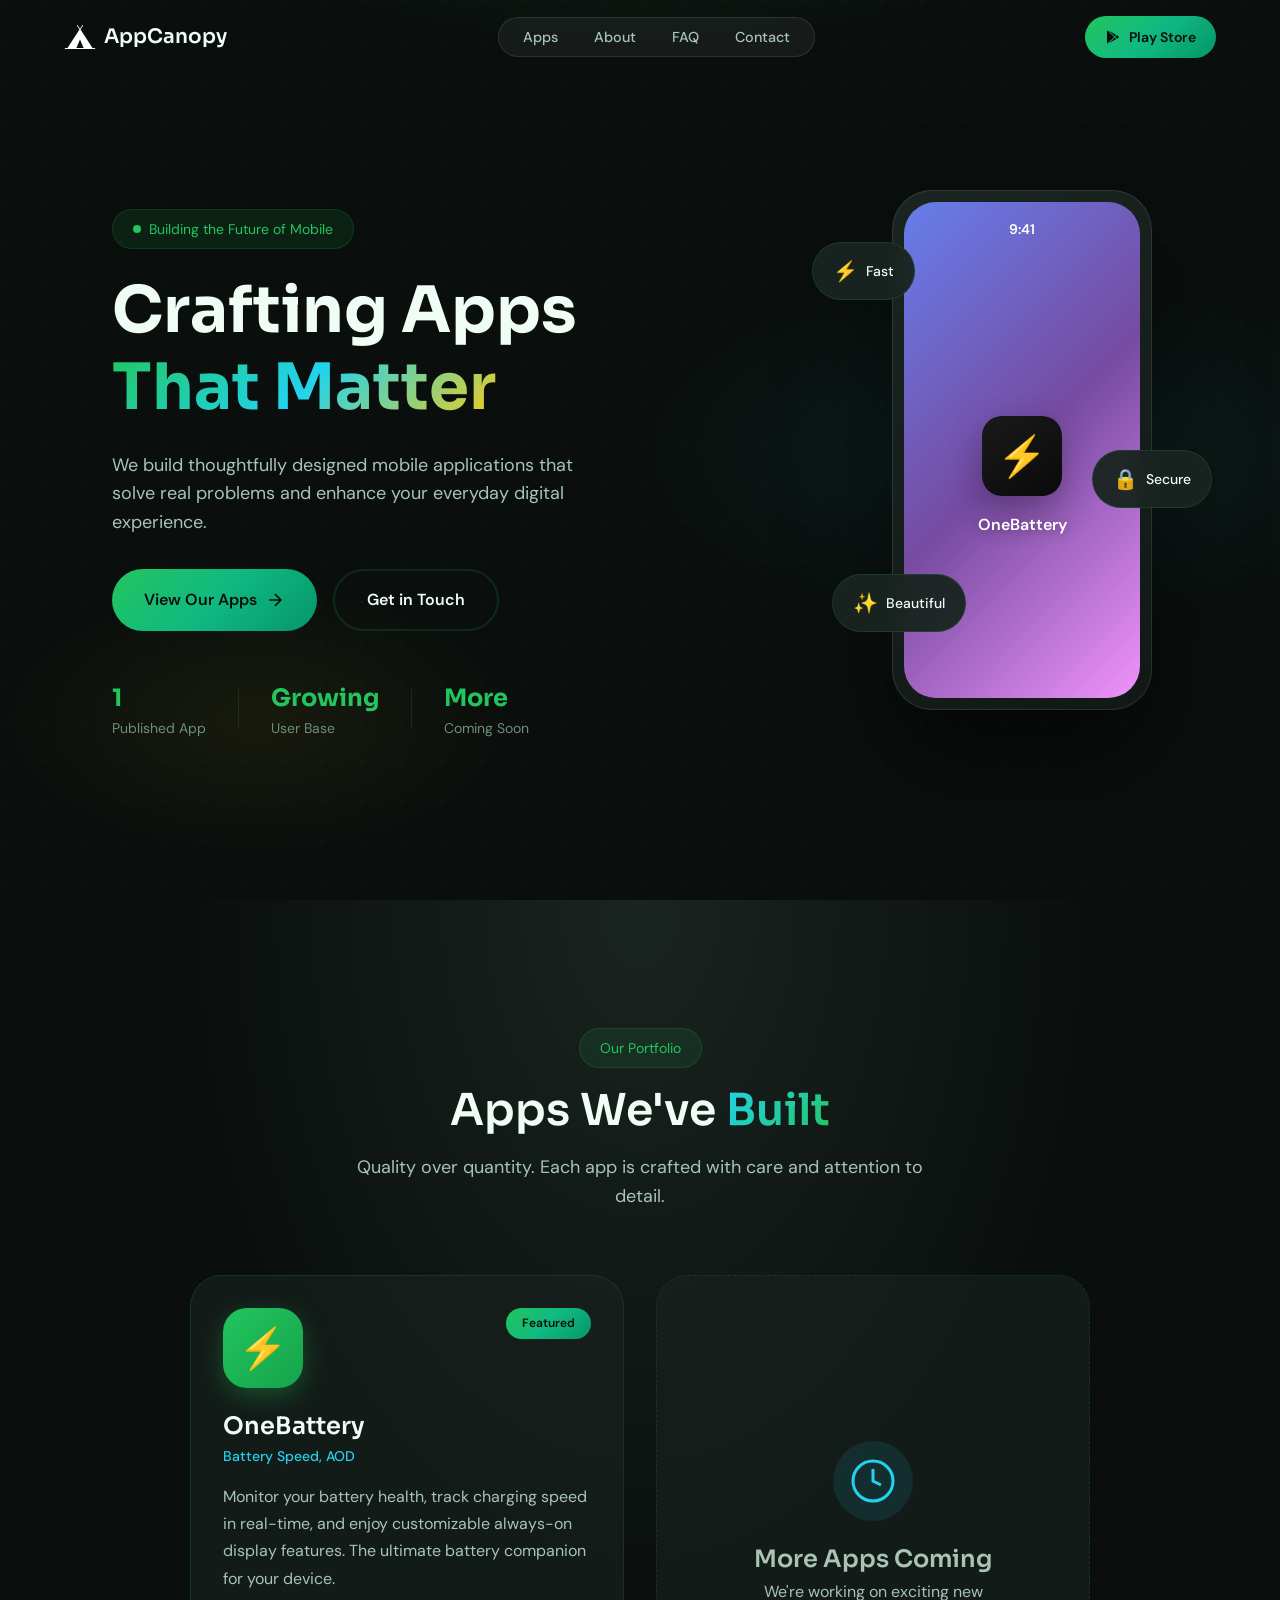
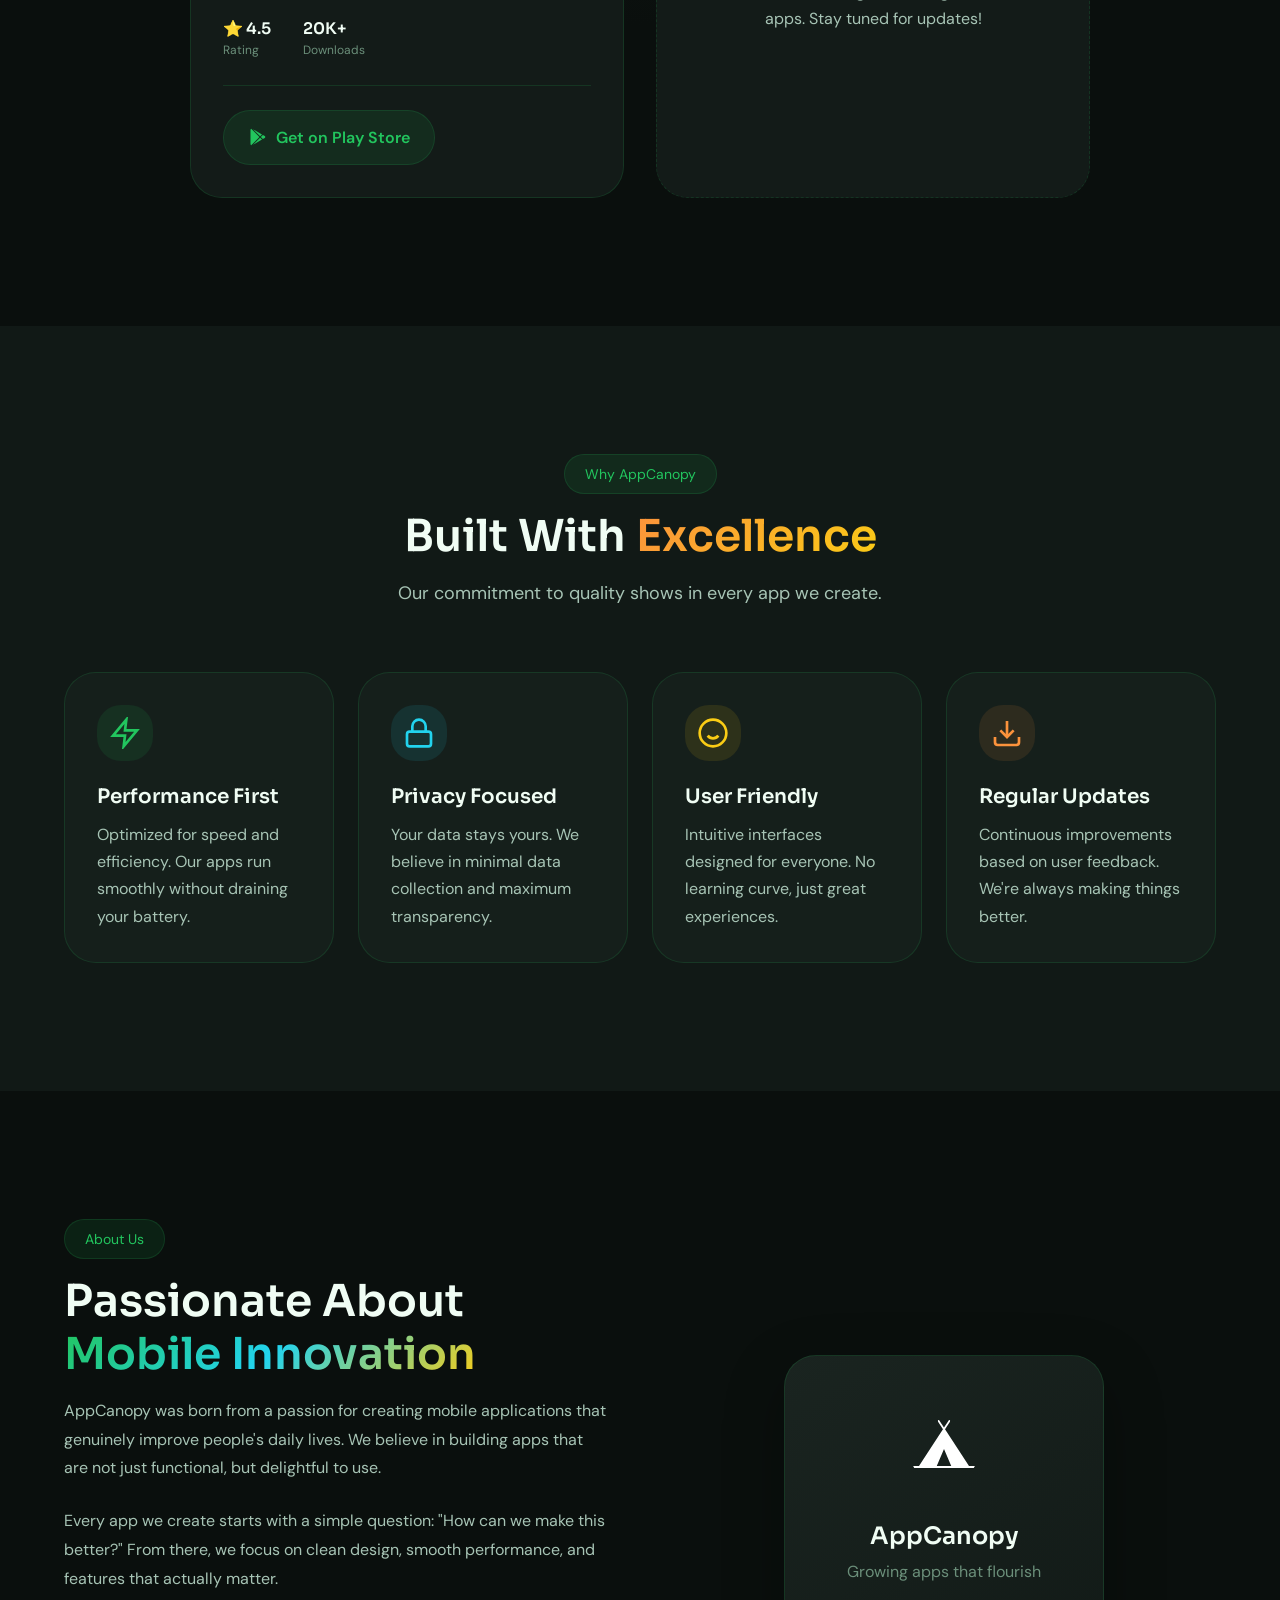
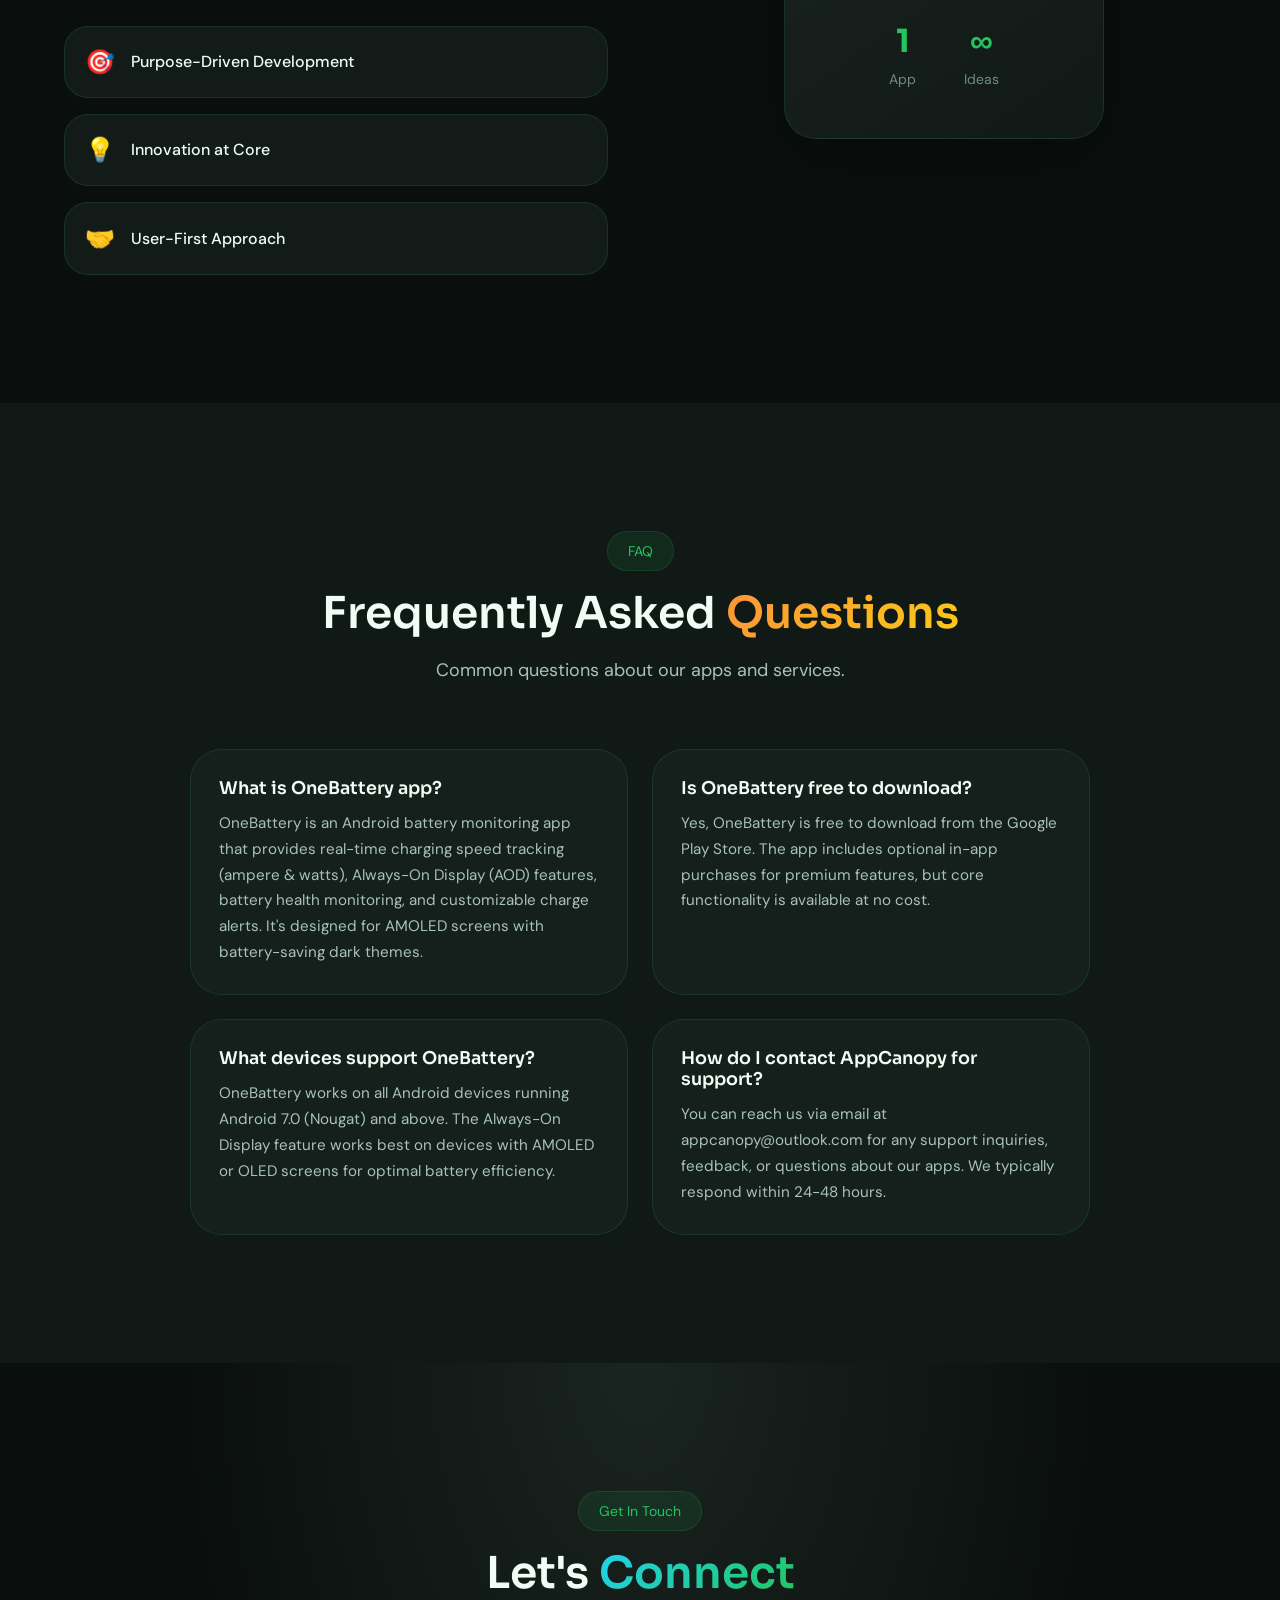
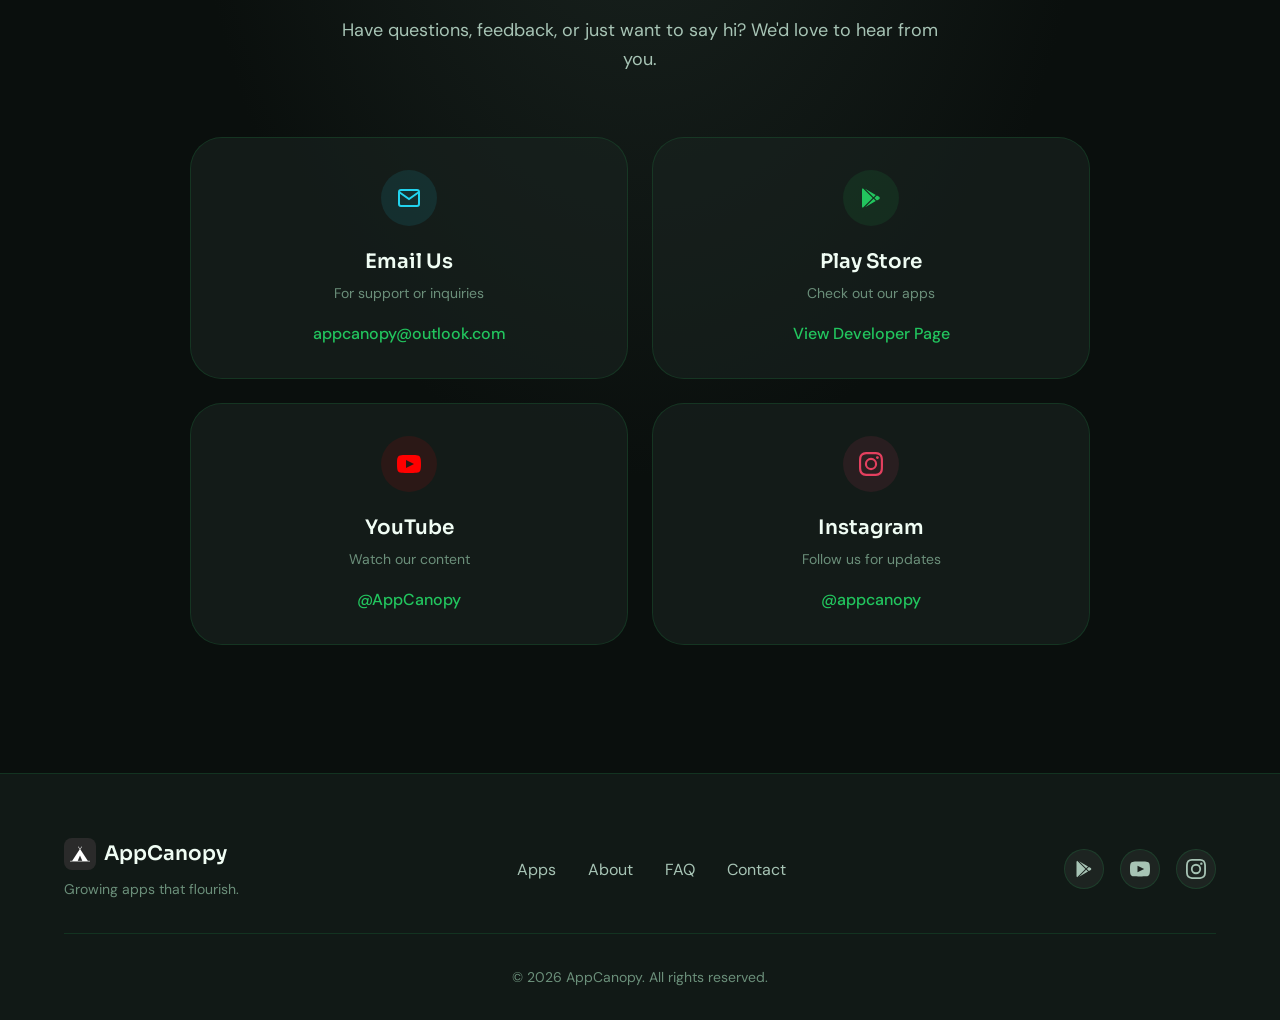
==== commit 900f91e4: "update logo, add social channels" ====
--- a/index.html
+++ b/index.html
@@ -42,8 +42,8 @@
     <link rel="stylesheet" href="styles.css">
     
     <!-- Favicon -->
-    <link rel="icon" type="image/svg+xml" href="data:image/svg+xml,<svg xmlns='http://www.w3.org/2000/svg' viewBox='0 0 100 100'><text y='.9em' font-size='90'>🌿</text></svg>">
-    <link rel="apple-touch-icon" href="apple-touch-icon.png">
+    <link rel="icon" type="image/png" href="logo.png">
+    <link rel="apple-touch-icon" href="logo.png">
     
     <!-- Structured Data (JSON-LD) -->
     <script type="application/ld+json">
@@ -107,7 +107,9 @@
         "description": "AppCanopy crafts innovative mobile applications designed to enhance your everyday life.",
         "email": "appcanopy@outlook.com",
         "sameAs": [
-            "https://play.google.com/store/apps/developer?id=AppCanopy"
+            "https://play.google.com/store/apps/dev?id=8891180591620060448",
+            "https://www.youtube.com/@AppCanopy",
+            "https://www.instagram.com/appcanopy/"
         ],
         "address": {
             "@type": "PostalAddress",
@@ -188,7 +190,7 @@
     <nav class="navbar" id="navbar">
         <div class="nav-container">
             <a href="#" class="nav-logo">
-                <span class="logo-icon">🌿</span>
+                <img src="logo.svg" alt="AppCanopy Logo" class="logo-icon-img" width="32" height="32">
                 <span class="logo-text">AppCanopy</span>
             </a>
             <div class="nav-links-pill">
@@ -199,7 +201,7 @@
                     <li><a href="#contact">Contact</a></li>
                 </ul>
             </div>
-            <a href="https://play.google.com/store/apps/developer?id=AppCanopy" class="nav-cta" target="_blank" rel="noopener">
+            <a href="https://play.google.com/store/apps/dev?id=8891180591620060448" class="nav-cta" target="_blank" rel="noopener">
                 <svg width="16" height="16" viewBox="0 0 24 24" fill="currentColor">
                     <path d="M3,20.5V3.5C3,2.91 3.34,2.39 3.84,2.15L13.69,12L3.84,21.85C3.34,21.6 3,21.09 3,20.5M16.81,15.12L6.05,21.34L14.54,12.85L16.81,15.12M20.16,10.81C20.5,11.08 20.75,11.5 20.75,12C20.75,12.5 20.5,12.92 20.16,13.19L17.89,14.5L15.39,12L17.89,9.5L20.16,10.81M6.05,2.66L16.81,8.88L14.54,11.15L6.05,2.66Z"/>
                 </svg>
@@ -338,7 +340,7 @@
                                 <span class="app-stat-label">Rating</span>
                             </div>
                             <div class="app-stat">
-                                <span class="app-stat-value">1K+</span>
+                                <span class="app-stat-value">20K+</span>
                                 <span class="app-stat-label">Downloads</span>
                             </div>
                         </div>
@@ -472,7 +474,7 @@
                 </div>
                 <div class="about-visual">
                     <div class="about-card">
-                        <div class="about-card-icon">🌿</div>
+                        <div class="about-card-icon"><img src="logo.svg" alt="AppCanopy Logo" width="64" height="64"></div>
                         <h3>AppCanopy</h3>
                         <p>Growing apps that flourish</p>
                         <div class="about-card-stats">
@@ -558,7 +560,29 @@
                     </div>
                     <h3>Play Store</h3>
                     <p>Check out our apps</p>
-                    <a href="https://play.google.com/store/apps/developer?id=AppCanopy" class="contact-link" target="_blank" rel="noopener">View Developer Page</a>
+                    <a href="https://play.google.com/store/apps/dev?id=8891180591620060448" class="contact-link" target="_blank" rel="noopener">View Developer Page</a>
+                </div>
+
+                <div class="contact-card">
+                    <div class="contact-icon">
+                        <svg width="24" height="24" viewBox="0 0 24 24" fill="currentColor">
+                            <path d="M19.615 3.184c-3.604-.246-11.631-.245-15.23 0C.488 3.45.029 5.804 0 12c.029 6.185.484 8.549 4.385 8.816 3.6.245 11.626.246 15.23 0C23.512 20.55 23.971 18.196 24 12c-.029-6.185-.484-8.549-4.385-8.816zM9 16V8l8 4-8 4z"/>
+                        </svg>
+                    </div>
+                    <h3>YouTube</h3>
+                    <p>Watch our content</p>
+                    <a href="https://www.youtube.com/@AppCanopy" class="contact-link" target="_blank" rel="noopener">@AppCanopy</a>
+                </div>
+
+                <div class="contact-card">
+                    <div class="contact-icon">
+                        <svg width="24" height="24" viewBox="0 0 24 24" fill="currentColor">
+                            <path d="M12 2.163c3.204 0 3.584.012 4.85.07 3.252.148 4.771 1.691 4.919 4.919.058 1.265.069 1.645.069 4.849 0 3.205-.012 3.584-.069 4.849-.149 3.225-1.664 4.771-4.919 4.919-1.266.058-1.644.07-4.85.07-3.204 0-3.584-.012-4.849-.07-3.26-.149-4.771-1.699-4.919-4.92-.058-1.265-.07-1.644-.07-4.849 0-3.204.013-3.583.07-4.849.149-3.227 1.664-4.771 4.919-4.919 1.266-.057 1.645-.069 4.849-.069zM12 0C8.741 0 8.333.014 7.053.072 2.695.272.273 2.69.073 7.052.014 8.333 0 8.741 0 12c0 3.259.014 3.668.072 4.948.2 4.358 2.618 6.78 6.98 6.98C8.333 23.986 8.741 24 12 24c3.259 0 3.668-.014 4.948-.072 4.354-.2 6.782-2.618 6.979-6.98.059-1.28.073-1.689.073-4.948 0-3.259-.014-3.667-.072-4.947-.196-4.354-2.617-6.78-6.979-6.98C15.668.014 15.259 0 12 0zm0 5.838a6.162 6.162 0 100 12.324 6.162 6.162 0 000-12.324zM12 16a4 4 0 110-8 4 4 0 010 8zm6.406-11.845a1.44 1.44 0 100 2.881 1.44 1.44 0 000-2.881z"/>
+                        </svg>
+                    </div>
+                    <h3>Instagram</h3>
+                    <p>Follow us for updates</p>
+                    <a href="https://www.instagram.com/appcanopy/" class="contact-link" target="_blank" rel="noopener">@appcanopy</a>
                 </div>
 
             </div>
@@ -571,7 +595,7 @@
             <div class="footer-content">
                 <div class="footer-brand">
                     <a href="#" class="footer-logo">
-                        <span class="logo-icon">🌿</span>
+                        <img src="logo.png" alt="AppCanopy Logo" class="logo-icon-img" width="32" height="32">
                         <span class="logo-text">AppCanopy</span>
                     </a>
                     <p class="footer-tagline">Growing apps that flourish.</p>
@@ -582,6 +606,23 @@
                     <a href="#faq">FAQ</a>
                     <a href="#contact">Contact</a>
                 </div>
+                <div class="footer-social">
+                    <a href="https://play.google.com/store/apps/dev?id=8891180591620060448" target="_blank" rel="noopener" aria-label="Google Play Store">
+                        <svg width="20" height="20" viewBox="0 0 24 24" fill="currentColor">
+                            <path d="M3,20.5V3.5C3,2.91 3.34,2.39 3.84,2.15L13.69,12L3.84,21.85C3.34,21.6 3,21.09 3,20.5M16.81,15.12L6.05,21.34L14.54,12.85L16.81,15.12M20.16,10.81C20.5,11.08 20.75,11.5 20.75,12C20.75,12.5 20.5,12.92 20.16,13.19L17.89,14.5L15.39,12L17.89,9.5L20.16,10.81M6.05,2.66L16.81,8.88L14.54,11.15L6.05,2.66Z"/>
+                        </svg>
+                    </a>
+                    <a href="https://www.youtube.com/@AppCanopy" target="_blank" rel="noopener" aria-label="YouTube">
+                        <svg width="20" height="20" viewBox="0 0 24 24" fill="currentColor">
+                            <path d="M19.615 3.184c-3.604-.246-11.631-.245-15.23 0C.488 3.45.029 5.804 0 12c.029 6.185.484 8.549 4.385 8.816 3.6.245 11.626.246 15.23 0C23.512 20.55 23.971 18.196 24 12c-.029-6.185-.484-8.549-4.385-8.816zM9 16V8l8 4-8 4z"/>
+                        </svg>
+                    </a>
+                    <a href="https://www.instagram.com/appcanopy/" target="_blank" rel="noopener" aria-label="Instagram">
+                        <svg width="20" height="20" viewBox="0 0 24 24" fill="currentColor">
+                            <path d="M12 2.163c3.204 0 3.584.012 4.85.07 3.252.148 4.771 1.691 4.919 4.919.058 1.265.069 1.645.069 4.849 0 3.205-.012 3.584-.069 4.849-.149 3.225-1.664 4.771-4.919 4.919-1.266.058-1.644.07-4.85.07-3.204 0-3.584-.012-4.849-.07-3.26-.149-4.771-1.699-4.919-4.92-.058-1.265-.07-1.644-.07-4.849 0-3.204.013-3.583.07-4.849.149-3.227 1.664-4.771 4.919-4.919 1.266-.057 1.645-.069 4.849-.069zM12 0C8.741 0 8.333.014 7.053.072 2.695.272.273 2.69.073 7.052.014 8.333 0 8.741 0 12c0 3.259.014 3.668.072 4.948.2 4.358 2.618 6.78 6.98 6.98C8.333 23.986 8.741 24 12 24c3.259 0 3.668-.014 4.948-.072 4.354-.2 6.782-2.618 6.979-6.98.059-1.28.073-1.689.073-4.948 0-3.259-.014-3.667-.072-4.947-.196-4.354-2.617-6.78-6.979-6.98C15.668.014 15.259 0 12 0zm0 5.838a6.162 6.162 0 100 12.324 6.162 6.162 0 000-12.324zM12 16a4 4 0 110-8 4 4 0 010 8zm6.406-11.845a1.44 1.44 0 100 2.881 1.44 1.44 0 000-2.881z"/>
+                        </svg>
+                    </a>
+                </div>
             </div>
             <div class="footer-bottom">
                 <p>&copy; 2026 AppCanopy. All rights reserved.</p>
--- a/styles.css
+++ b/styles.css
@@ -174,6 +174,13 @@
 
 .logo-icon {
     font-size: 1.5rem;
+}
+
+.logo-icon-img {
+    width: 32px;
+    height: 32px;
+    border-radius: 8px;
+    object-fit: contain;
 }
 
 /* Nav Links Pill Container */
@@ -1064,6 +1071,10 @@
     margin-bottom: 1rem;
 }
 
+.about-card-icon img {
+    border-radius: 16px;
+}
+
 .about-card h3 {
     font-size: 1.5rem;
     margin-bottom: 0.5rem;
@@ -1150,7 +1161,7 @@
     display: grid;
     grid-template-columns: repeat(2, 1fr);
     gap: 1.5rem;
-    max-width: 700px;
+    max-width: 900px;
     margin: 0 auto;
 }
 
@@ -1197,6 +1208,16 @@
     color: var(--accent-primary);
 }
 
+.contact-card:nth-child(3) .contact-icon {
+    background: rgba(255, 0, 0, 0.1);
+    color: #ff0000;
+}
+
+.contact-card:nth-child(4) .contact-icon {
+    background: rgba(228, 64, 95, 0.1);
+    color: #e4405f;
+}
+
 .contact-card h3 {
     font-size: 1.25rem;
     margin-bottom: 0.5rem;
@@ -1272,6 +1293,31 @@
     color: var(--accent-primary);
 }
 
+.footer-social {
+    display: flex;
+    gap: 1rem;
+}
+
+.footer-social a {
+    display: flex;
+    align-items: center;
+    justify-content: center;
+    width: 40px;
+    height: 40px;
+    background: rgba(255, 255, 255, 0.05);
+    border: 1px solid var(--border-color);
+    border-radius: 50%;
+    color: var(--text-secondary);
+    transition: var(--transition-fast);
+}
+
+.footer-social a:hover {
+    color: var(--accent-primary);
+    border-color: var(--accent-primary);
+    background: rgba(34, 197, 94, 0.1);
+    transform: translateY(-2px);
+}
+
 .footer-bottom {
     padding-top: 2rem;
     text-align: center;
--- a/styles.css
+++ b/styles.css
@@ -174,6 +174,13 @@
 
 .logo-icon {
     font-size: 1.5rem;
+}
+
+.logo-icon-img {
+    width: 32px;
+    height: 32px;
+    border-radius: 8px;
+    object-fit: contain;
 }
 
 /* Nav Links Pill Container */
@@ -1064,6 +1071,10 @@
     margin-bottom: 1rem;
 }
 
+.about-card-icon img {
+    border-radius: 16px;
+}
+
 .about-card h3 {
     font-size: 1.5rem;
     margin-bottom: 0.5rem;
@@ -1150,7 +1161,7 @@
     display: grid;
     grid-template-columns: repeat(2, 1fr);
     gap: 1.5rem;
-    max-width: 700px;
+    max-width: 900px;
     margin: 0 auto;
 }
 
@@ -1197,6 +1208,16 @@
     color: var(--accent-primary);
 }
 
+.contact-card:nth-child(3) .contact-icon {
+    background: rgba(255, 0, 0, 0.1);
+    color: #ff0000;
+}
+
+.contact-card:nth-child(4) .contact-icon {
+    background: rgba(228, 64, 95, 0.1);
+    color: #e4405f;
+}
+
 .contact-card h3 {
     font-size: 1.25rem;
     margin-bottom: 0.5rem;
@@ -1272,6 +1293,31 @@
     color: var(--accent-primary);
 }
 
+.footer-social {
+    display: flex;
+    gap: 1rem;
+}
+
+.footer-social a {
+    display: flex;
+    align-items: center;
+    justify-content: center;
+    width: 40px;
+    height: 40px;
+    background: rgba(255, 255, 255, 0.05);
+    border: 1px solid var(--border-color);
+    border-radius: 50%;
+    color: var(--text-secondary);
+    transition: var(--transition-fast);
+}
+
+.footer-social a:hover {
+    color: var(--accent-primary);
+    border-color: var(--accent-primary);
+    background: rgba(34, 197, 94, 0.1);
+    transform: translateY(-2px);
+}
+
 .footer-bottom {
     padding-top: 2rem;
     text-align: center;
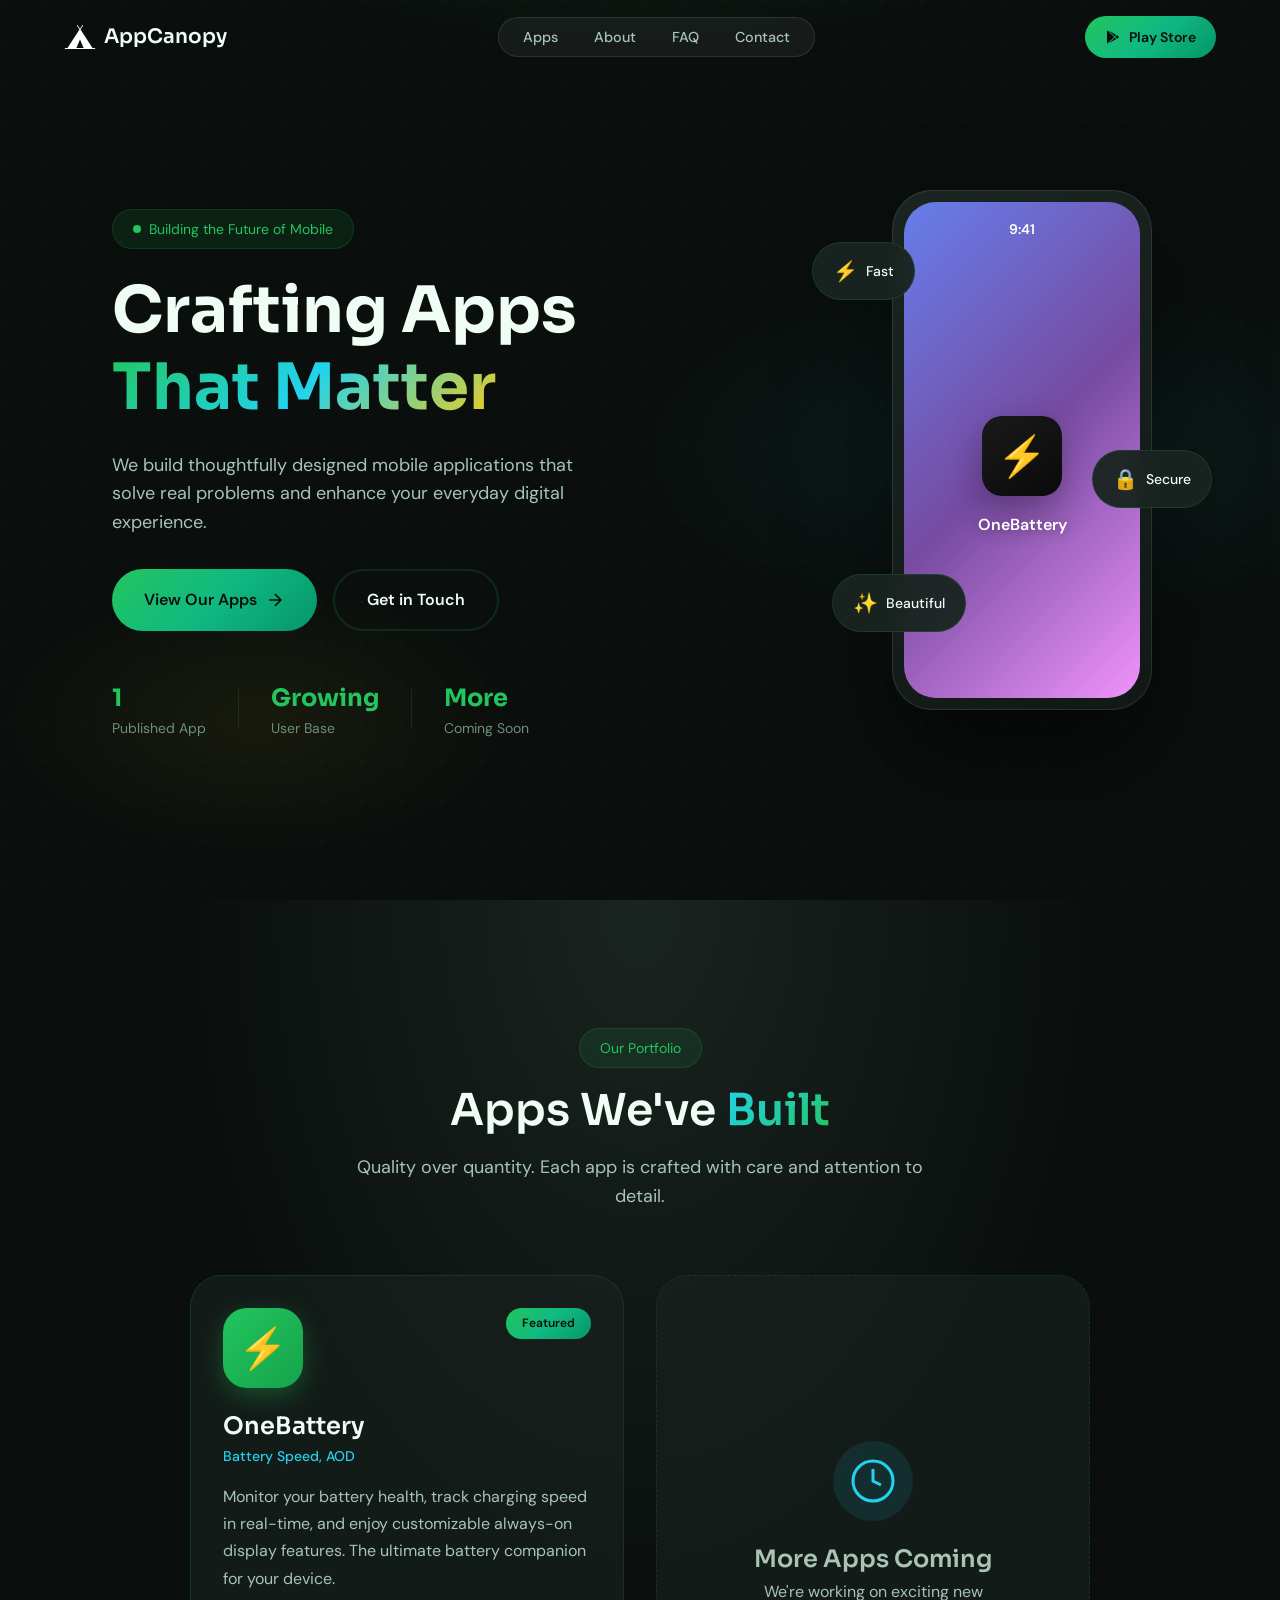
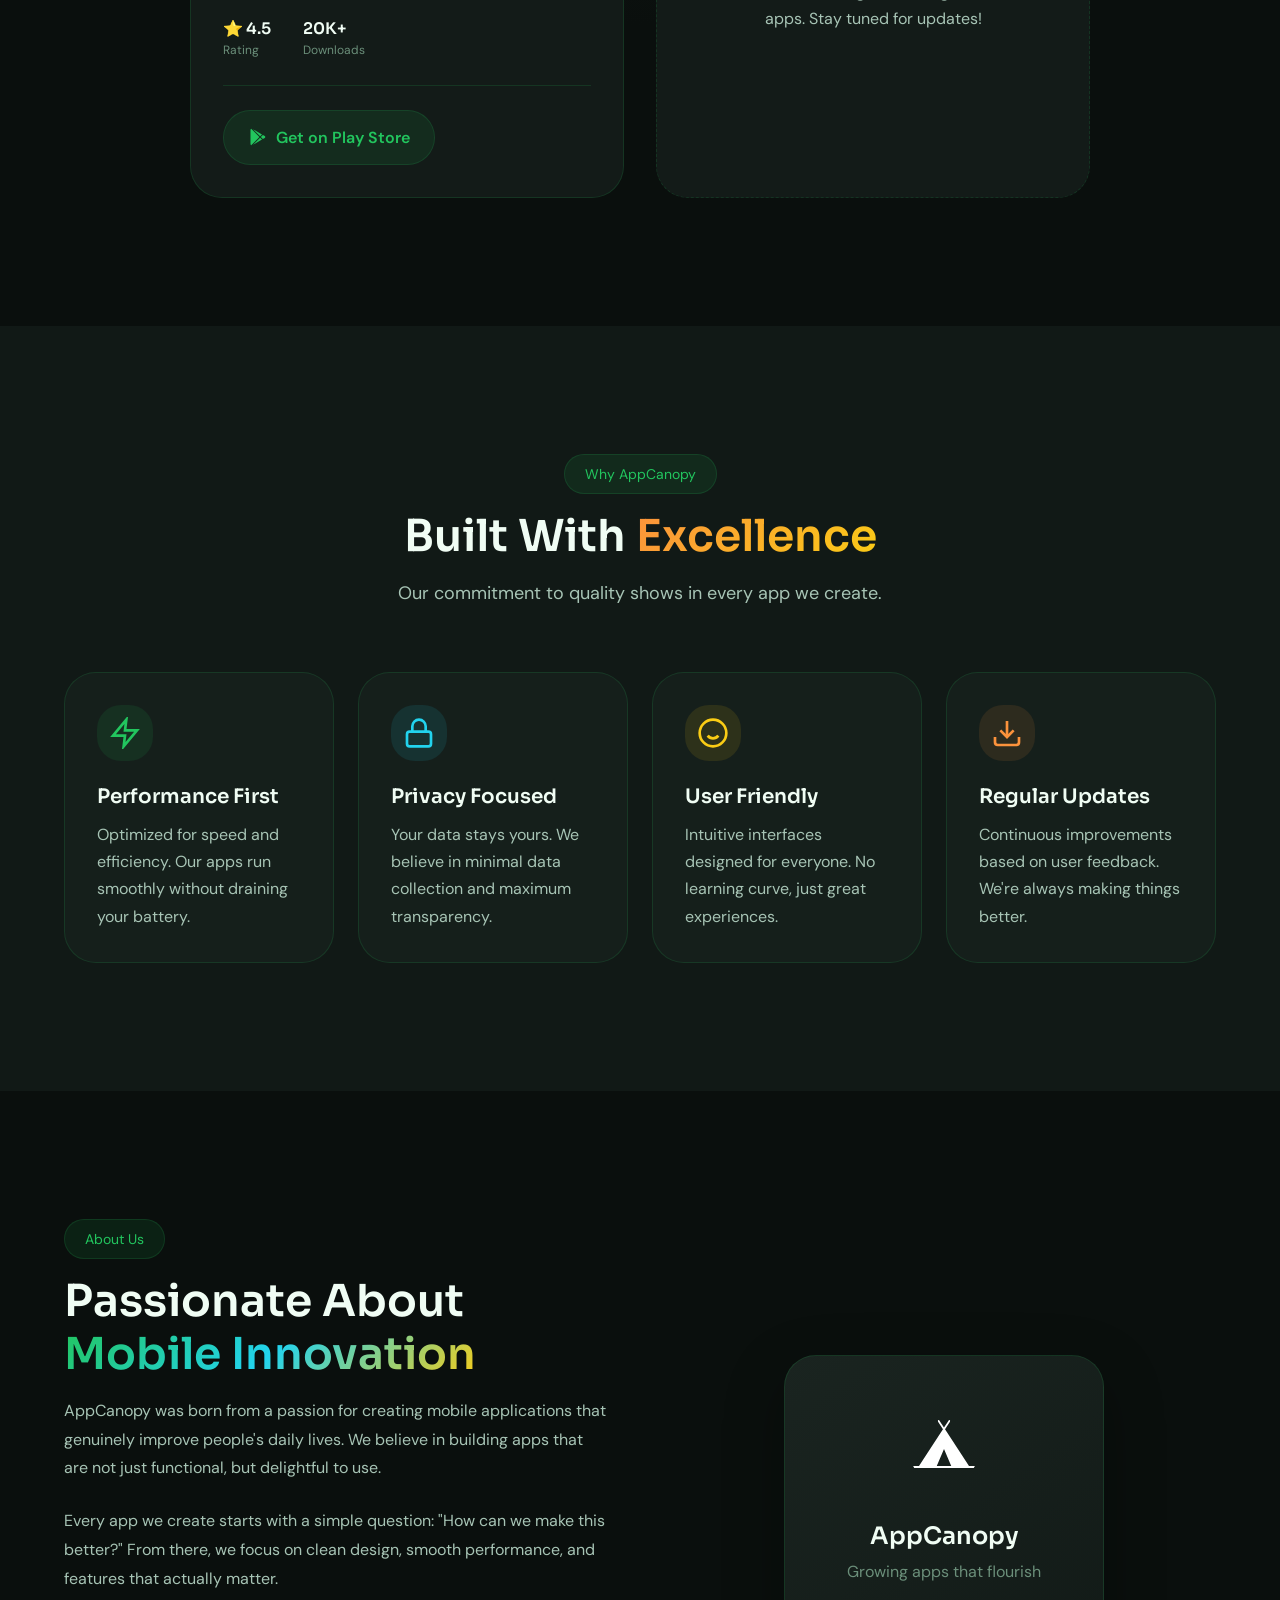
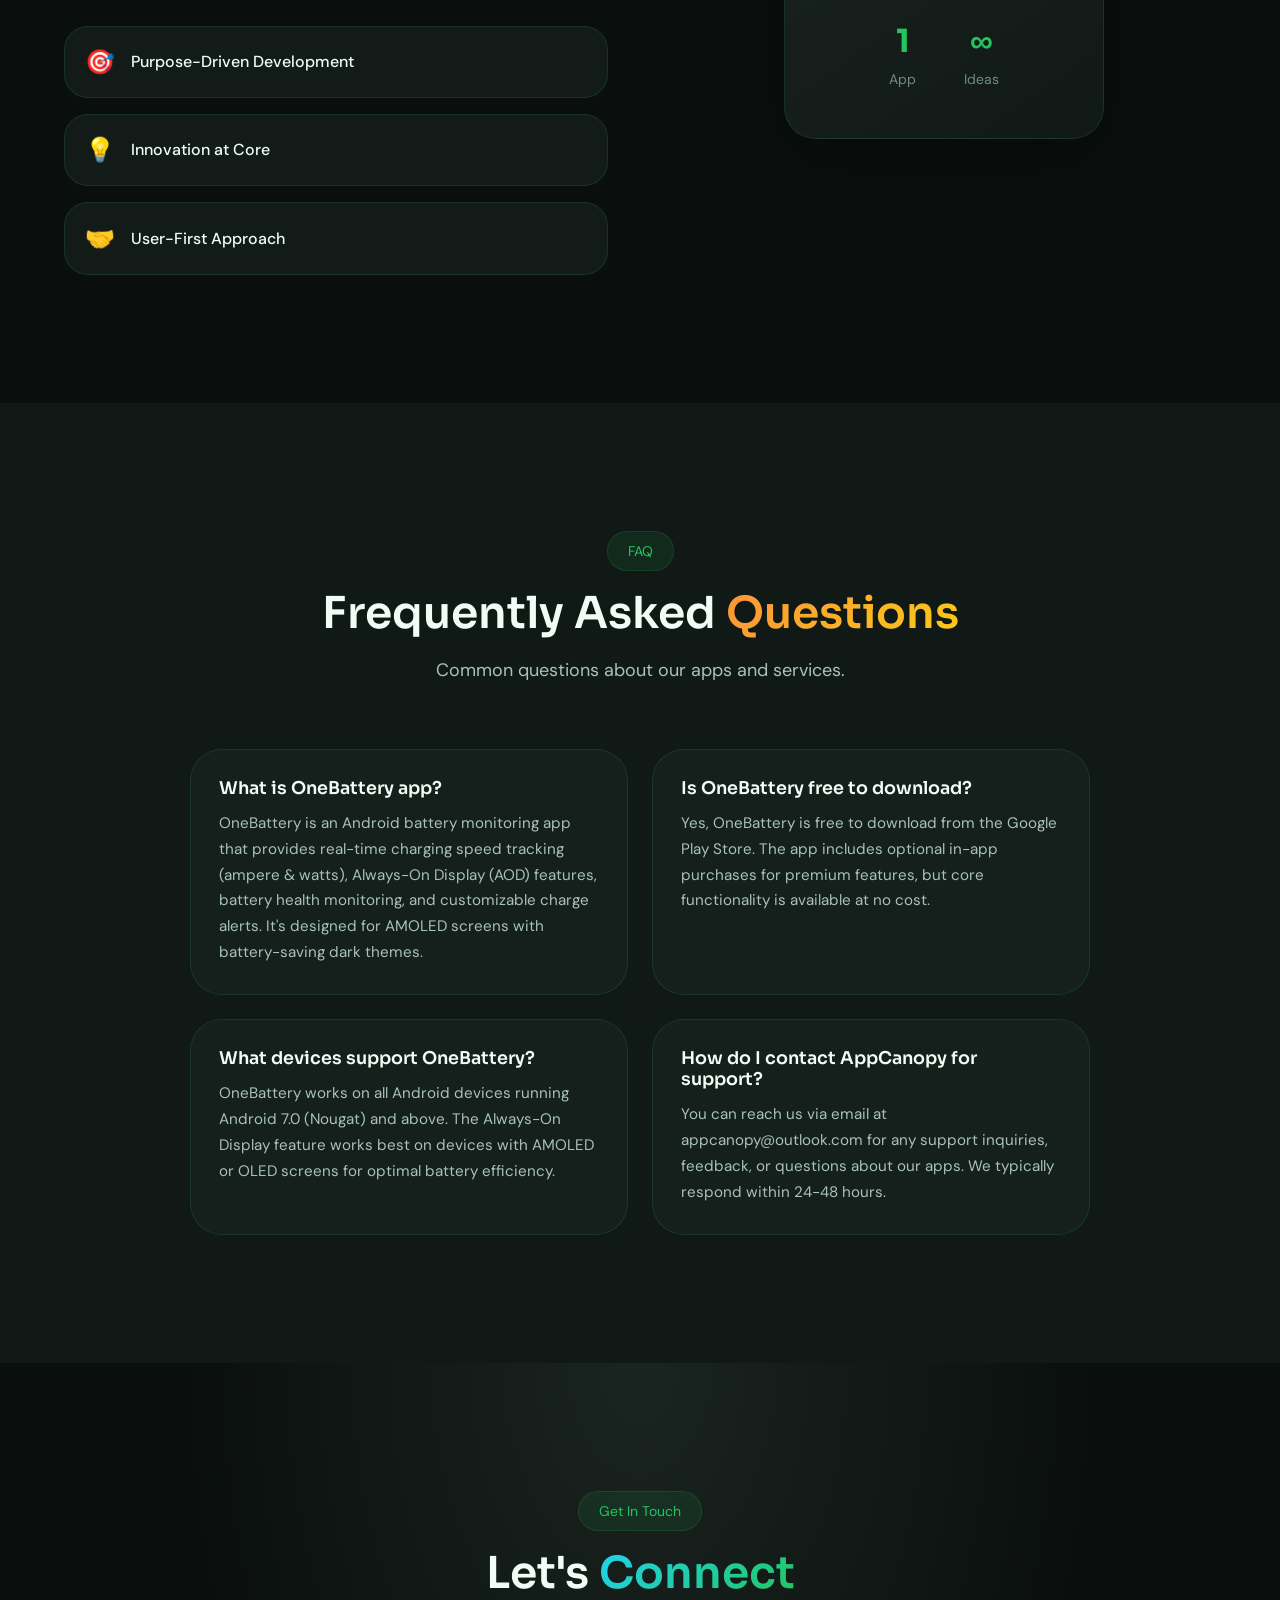
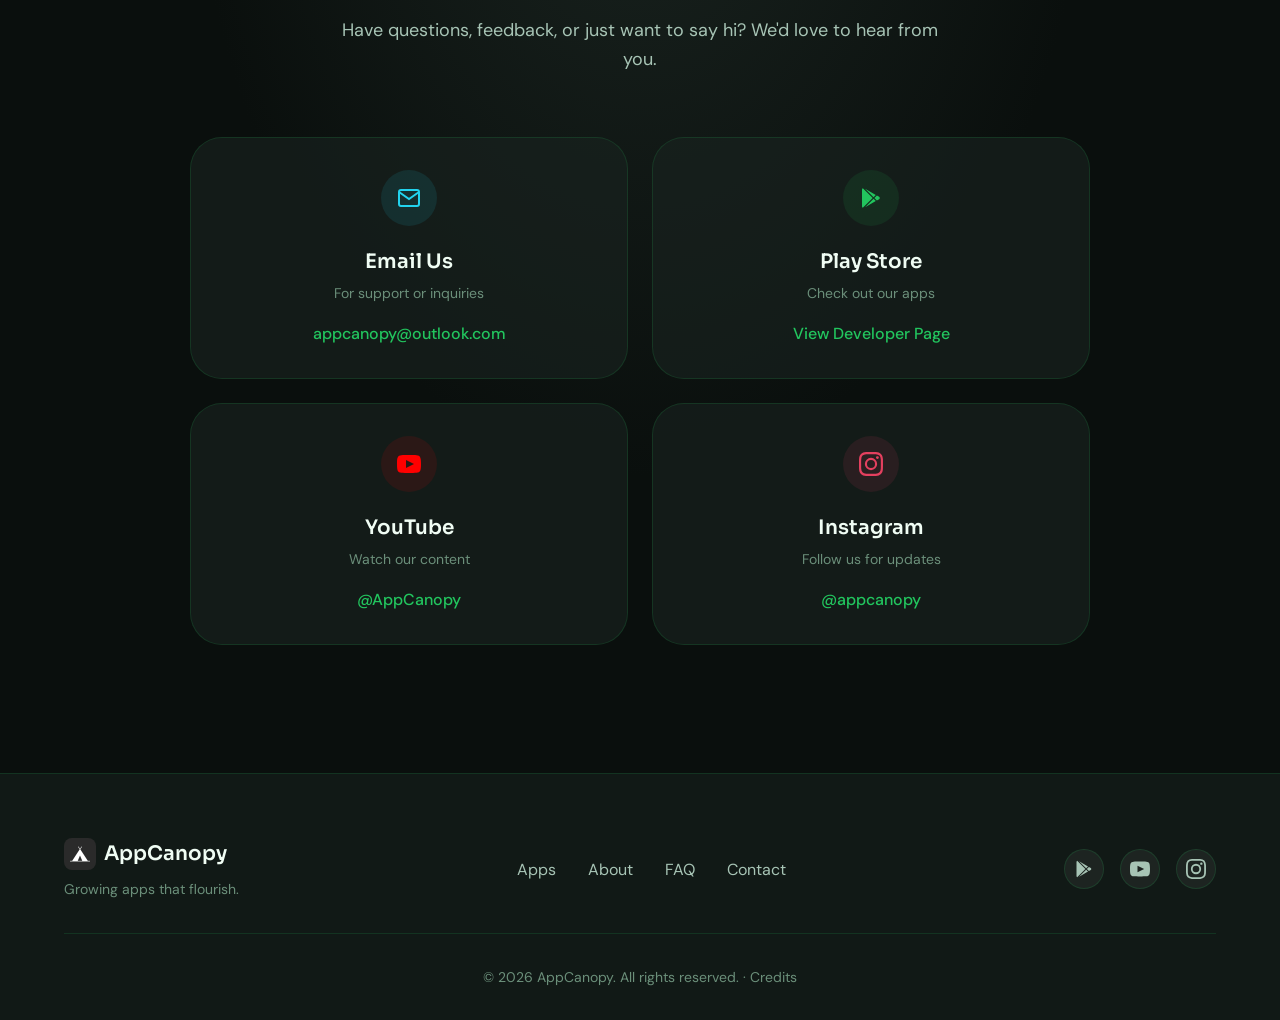
==== commit 030cce53: "add credits page" ====
--- a/index.html
+++ b/index.html
@@ -625,7 +625,7 @@
                 </div>
             </div>
             <div class="footer-bottom">
-                <p>&copy; 2026 AppCanopy. All rights reserved.</p>
+                <p>&copy; 2026 AppCanopy. All rights reserved. &middot; <a href="/credits/" class="footer-credits-link">Credits</a></p>
             </div>
         </div>
     </footer>
--- a/styles.css
+++ b/styles.css
@@ -1328,6 +1328,15 @@
     font-size: 0.875rem;
 }
 
+.footer-credits-link {
+    color: var(--text-muted);
+    transition: var(--transition-fast);
+}
+
+.footer-credits-link:hover {
+    color: var(--accent-primary);
+}
+
 /* ===================================
    Animations
    =================================== */
--- a/styles.css
+++ b/styles.css
@@ -1328,6 +1328,15 @@
     font-size: 0.875rem;
 }
 
+.footer-credits-link {
+    color: var(--text-muted);
+    transition: var(--transition-fast);
+}
+
+.footer-credits-link:hover {
+    color: var(--accent-primary);
+}
+
 /* ===================================
    Animations
    =================================== */
